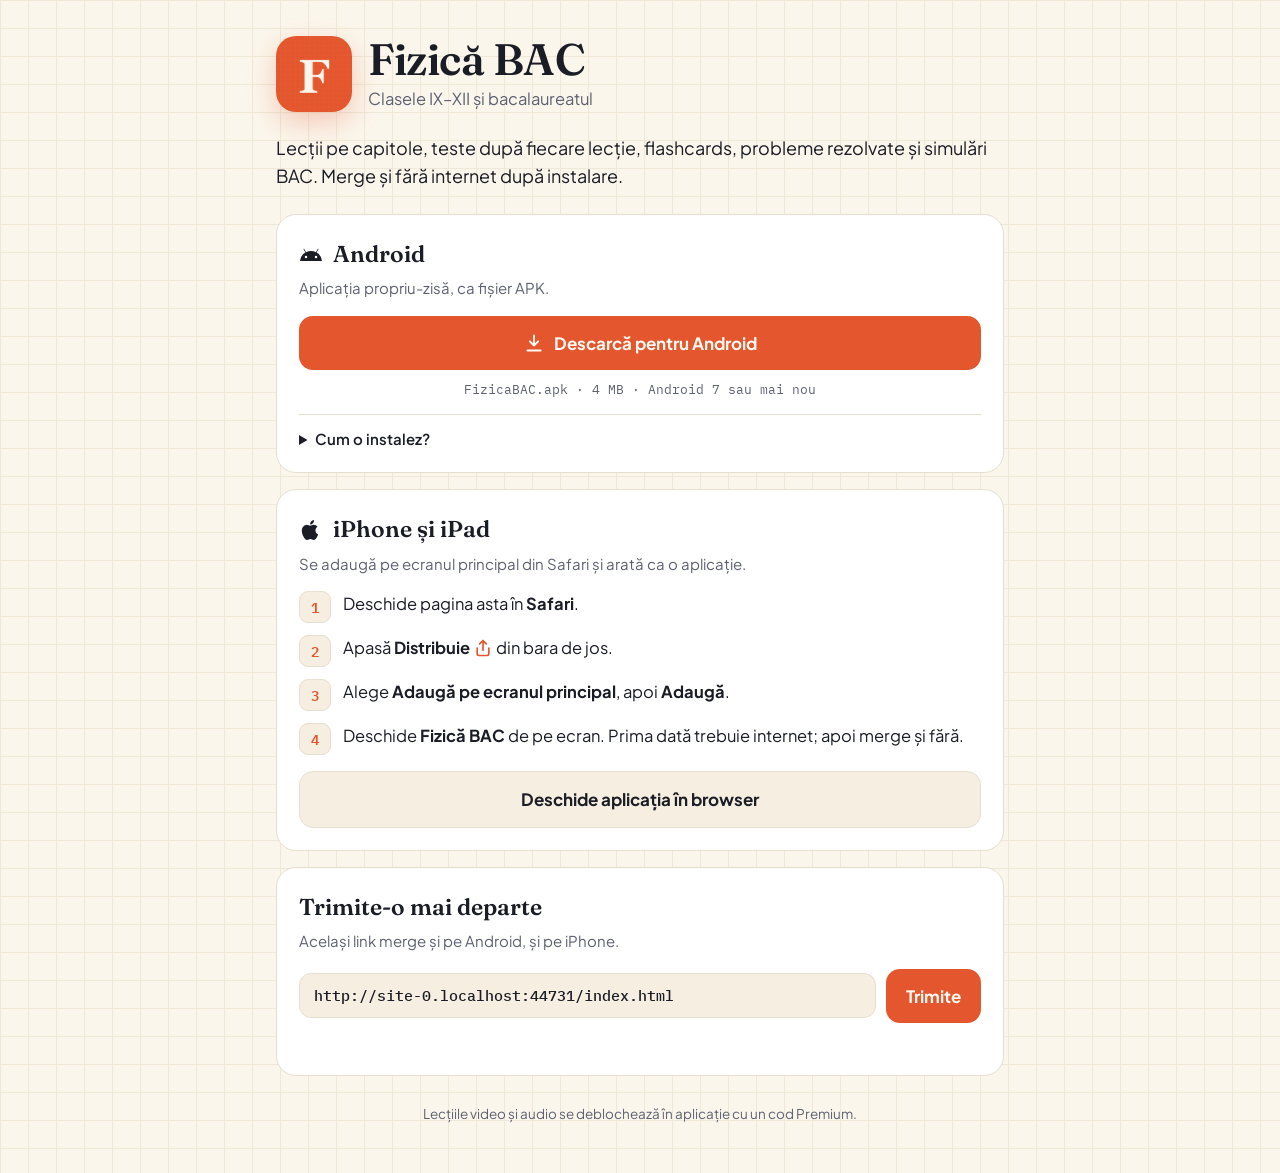
==== index.html @ 5fcd7a13 "Scoate codul de intrare; ramane doar codul Premium. APK 1.2 Co-Authored-By: Claude Opus 5.5 <noreply" ====
<!DOCTYPE html>
<html lang="ro">
<head>
<meta charset="utf-8">
<meta name="viewport" content="width=device-width, initial-scale=1, viewport-fit=cover">
<title>Fizică BAC — descarcă aplicația</title>
<meta name="description" content="Fizică pentru clasele IX–XII și pentru bacalaureat. Aplicație pentru Android și iPhone.">
<meta property="og:title" content="Fizică BAC">
<meta property="og:description" content="Lecții, teste și simulări BAC la fizică. Pentru Android și iPhone.">
<meta property="og:image" content="app/icons/icon-512.png">
<meta name="theme-color" content="#14151b">
<link rel="icon" type="image/png" href="app/icons/favicon-32.png">
<link rel="apple-touch-icon" href="app/icons/apple-touch-icon.png">
<link rel="stylesheet" href="app/fonts/fonts.css">
<style>
:root{
  --paper:#fbf6ec; --sheet:#ffffff; --ink:#1b1d26; --muted:#5d6170; --line:#e6dfcf; --grid:#efe8d8;
  --accent:#e4572e; --accent-ink:#fffaf2; --good:#1f8a5b; --soft:#f6efe1;
  --display:"Fraunces",Georgia,serif; --body:"Plus Jakarta Sans","Segoe UI",system-ui,sans-serif; --mono:"IBM Plex Mono",ui-monospace,monospace;
  color-scheme:light;
}
@media (prefers-color-scheme:dark){:root:not([data-theme="light"]){
  --paper:#14151b; --sheet:#1d1f28; --ink:#f1ede4; --muted:#a3a7b5; --line:#323645; --grid:#1b1d25;
  --accent:#ff7a52; --accent-ink:#14151b; --good:#4ed6a0; --soft:#262935; color-scheme:dark}}
:root[data-theme="dark"]{--paper:#14151b; --sheet:#1d1f28; --ink:#f1ede4; --muted:#a3a7b5; --line:#323645; --grid:#1b1d25;
  --accent:#ff7a52; --accent-ink:#14151b; --good:#4ed6a0; --soft:#262935; color-scheme:dark}
*{box-sizing:border-box}
html,body{margin:0}
body{background-color:var(--paper);background-image:linear-gradient(var(--grid) 1px,transparent 1px),linear-gradient(90deg,var(--grid) 1px,transparent 1px);background-size:28px 28px;color:var(--ink);font-family:var(--body);font-size:16.5px;line-height:1.55;min-height:100vh;-webkit-tap-highlight-color:transparent}
.wrap{max-width:760px;margin:0 auto;padding:calc(36px + env(safe-area-inset-top)) max(16px,env(safe-area-inset-right)) calc(48px + env(safe-area-inset-bottom)) max(16px,env(safe-area-inset-left))}
.head{display:flex;align-items:center;gap:16px;margin-bottom:22px}
.head img{width:76px;height:76px;border-radius:20px;box-shadow:0 10px 28px rgba(228,87,46,.28);flex:none}
h1{font-family:var(--display);font-weight:600;font-size:clamp(30px,7vw,44px);line-height:1.05;margin:0;letter-spacing:-.01em}
.sub{margin:4px 0 0;color:var(--muted)}
.lead{font-size:18px;margin:0 0 24px;max-width:60ch}
.card{background:var(--sheet);border:1px solid var(--line);border-radius:20px;padding:22px;margin-bottom:16px}
.card h2{font-family:var(--display);font-weight:600;font-size:23px;margin:0 0 4px;display:flex;align-items:center;gap:10px}
.card h2 svg{width:24px;height:24px;flex:none}
.card .hint{color:var(--muted);margin:0 0 16px;font-size:15px}
.card.mine{border:2px solid var(--accent);box-shadow:0 14px 40px rgba(228,87,46,.14)}
.tag{display:none;font-family:var(--body);font-size:12px;font-weight:700;letter-spacing:.05em;text-transform:uppercase;background:var(--accent);color:var(--accent-ink);border-radius:99px;padding:2px 9px}
.card.mine .tag{display:inline-block}
.btn{display:inline-flex;align-items:center;justify-content:center;gap:10px;font:inherit;font-weight:700;font-size:17px;text-decoration:none;border:0;border-radius:14px;padding:14px 20px;background:var(--accent);color:var(--accent-ink);cursor:pointer;width:100%}
.btn.ghost{background:var(--soft);color:var(--ink);border:1px solid var(--line)}
.btn svg{width:20px;height:20px}
.meta{font-family:var(--mono);font-size:13px;color:var(--muted);margin-top:10px;text-align:center}
ol{margin:0;padding-left:0;list-style:none;counter-reset:s;display:grid;gap:12px}
ol li{counter-increment:s;display:grid;grid-template-columns:34px 1fr;gap:10px;align-items:start}
ol li::before{content:counter(s);width:30px;height:30px;border-radius:9px;display:grid;place-items:center;background:var(--soft);border:1px solid var(--line);font-family:var(--mono);font-weight:600;font-size:14px;color:var(--accent)}
.ico{display:inline-block;vertical-align:-4px;width:20px;height:20px;color:var(--accent)}
details{margin-top:14px;border-top:1px solid var(--line);padding-top:12px;color:var(--muted);font-size:15px}
summary{cursor:pointer;font-weight:600;color:var(--ink)}
.row{display:grid;gap:10px;margin-top:16px}
.share{display:flex;gap:10px;flex-wrap:wrap;align-items:center}
.share input{flex:1;min-width:0;font:500 15px var(--mono);padding:12px 14px;border-radius:12px;border:1px solid var(--line);background:var(--soft);color:var(--ink)}
.share .btn{width:auto}
.toast{min-height:22px;font-size:14px;color:var(--good);margin-top:8px}
footer{color:var(--muted);font-size:13.5px;text-align:center;margin-top:28px}
:focus-visible{outline:2px solid var(--accent);outline-offset:2px}
</style>
</head>
<body>
<div class="wrap">
  <div class="head">
    <img src="app/icons/icon-192.png" alt="">
    <div>
      <h1>Fizică BAC</h1>
      <p class="sub">Clasele IX–XII și bacalaureatul</p>
    </div>
  </div>
  <p class="lead">Lecții pe capitole, teste după fiecare lecție, flashcards, probleme rezolvate și simulări BAC. Merge și fără internet după instalare.</p>

  <section class="card" id="android">
    <h2><svg viewBox="0 0 24 24" fill="currentColor" aria-hidden="true"><path d="M17.6 9.48l1.84-3.18a.38.38 0 0 0-.66-.38l-1.86 3.22A11.4 11.4 0 0 0 12 8.1c-1.77 0-3.43.38-4.92 1.04L5.22 5.92a.38.38 0 0 0-.66.38L6.4 9.48A10.8 10.8 0 0 0 1 18h22a10.8 10.8 0 0 0-5.4-8.52zM7 15.25a1.25 1.25 0 1 1 0-2.5 1.25 1.25 0 0 1 0 2.5zm10 0a1.25 1.25 0 1 1 0-2.5 1.25 1.25 0 0 1 0 2.5z"/></svg>Android <span class="tag">telefonul tău</span></h2>
    <p class="hint">Aplicația propriu-zisă, ca fișier APK.</p>
    <a class="btn" href="FizicaBAC.apk" download="FizicaBAC.apk"><svg viewBox="0 0 24 24" fill="none" stroke="currentColor" stroke-width="2.2" stroke-linecap="round" stroke-linejoin="round" aria-hidden="true"><path d="M12 3v12m0 0l-5-5m5 5l5-5M4 21h16"/></svg>Descarcă pentru Android</a>
    <div class="meta">FizicaBAC.apk · 4 MB · Android 7 sau mai nou</div>
    <details>
      <summary>Cum o instalez?</summary>
      <ol style="margin-top:12px">
        <li><span>Apasă butonul de mai sus și deschide fișierul descărcat.</span></li>
        <li><span>Dacă telefonul cere voie, apasă <b>Setări</b> și pornește <b>Permite din această sursă</b>, apoi revino.</span></li>
        <li><span>Apasă <b>Instalează</b>. Dacă apare Play Protect, alege <b>Detalii</b> → <b>Instalează oricum</b> (aplicația nu e din Magazin Play, de aceea întreabă).</span></li>
      </ol>
    </details>
  </section>

  <section class="card" id="iphone">
    <h2><svg viewBox="0 0 24 24" fill="currentColor" aria-hidden="true"><path d="M16.4 12.6c0-2.5 2-3.7 2.1-3.8a4.6 4.6 0 0 0-3.6-2c-1.5-.2-3 .9-3.8.9-.8 0-2-.9-3.3-.9a4.9 4.9 0 0 0-4.1 2.5c-1.8 3-.5 7.6 1.3 10.1.8 1.2 1.8 2.6 3.1 2.5 1.3 0 1.7-.8 3.3-.8 1.5 0 2 .8 3.3.8 1.4 0 2.2-1.2 3-2.5a10 10 0 0 0 1.4-2.8 4.3 4.3 0 0 1-2.7-4zM14 5.2A4.3 4.3 0 0 0 15 2a4.4 4.4 0 0 0-2.9 1.5 4.1 4.1 0 0 0-1 3.1A3.6 3.6 0 0 0 14 5.2z"/></svg>iPhone și iPad <span class="tag">telefonul tău</span></h2>
    <p class="hint">Se adaugă pe ecranul principal din Safari și arată ca o aplicație.</p>
    <ol>
      <li><span>Deschide pagina asta în <b>Safari</b>.</span></li>
      <li><span>Apasă <b>Distribuie</b> <svg class="ico" viewBox="0 0 24 24" fill="none" stroke="currentColor" stroke-width="2" stroke-linecap="round" stroke-linejoin="round" aria-label="pictograma Distribuie"><path d="M12 3v12M8 7l4-4 4 4M5 12v7a2 2 0 0 0 2 2h10a2 2 0 0 0 2-2v-7"/></svg> din bara de jos.</span></li>
      <li><span>Alege <b>Adaugă pe ecranul principal</b>, apoi <b>Adaugă</b>.</span></li>
      <li><span>Deschide <b>Fizică BAC</b> de pe ecran. Prima dată trebuie internet; apoi merge și fără.</span></li>
    </ol>
    <div class="row"><a class="btn ghost" href="app/">Deschide aplicația în browser</a></div>
  </section>

  <section class="card">
    <h2>Trimite-o mai departe</h2>
    <p class="hint">Același link merge și pe Android, și pe iPhone.</p>
    <div class="share">
      <input id="link" readonly aria-label="Linkul paginii">
      <button class="btn" type="button" id="sharebtn">Trimite</button>
    </div>
    <div class="toast" id="toast" aria-live="polite"></div>
  </section>

  <footer>Lecțiile video și audio se deblochează în aplicație cu un cod Premium.</footer>
</div>
<script>
(function(){
  var ua = navigator.userAgent || '';
  var ios = /iPhone|iPad|iPod/.test(ua) || (navigator.platform === 'MacIntel' && navigator.maxTouchPoints > 1);
  var android = /Android/.test(ua);
  var mine = ios ? 'iphone' : (android ? 'android' : null);
  if (mine) {
    var el = document.getElementById(mine);
    el.classList.add('mine');
    el.parentNode.insertBefore(el, el.parentNode.querySelector('.card'));
  }
  var url = location.href.split('#')[0].split('?')[0];
  var link = document.getElementById('link'), toast = document.getElementById('toast');
  link.value = url;
  document.getElementById('sharebtn').addEventListener('click', function(){
    if (navigator.share) {
      navigator.share({ title: 'Fizică BAC', text: 'Aplicația de fizică pentru BAC (Android și iPhone):', url: url }).catch(function(){});
      return;
    }
    link.select();
    (navigator.clipboard ? navigator.clipboard.writeText(url) : Promise.reject())
      .then(function(){ toast.textContent = 'Link copiat.'; })
      .catch(function(){ try { document.execCommand('copy'); toast.textContent = 'Link copiat.'; } catch(e){ toast.textContent = 'Copiază linkul de mai sus.'; } });
  });
})();
</script>
</body>
</html>
---- app/fonts/fonts.css ----
/* latin-ext */
@font-face {
  font-family: 'Fraunces';
  font-style: italic;
  font-weight: 400;
  font-display: swap;
  src: url(f1.woff2) format('woff2');
  unicode-range: U+0100-02BA, U+02BD-02C5, U+02C7-02CC, U+02CE-02D7, U+02DD-02FF, U+0304, U+0308, U+0329, U+1D00-1DBF, U+1E00-1E9F, U+1EF2-1EFF, U+2020, U+20A0-20AB, U+20AD-20C4, U+2113, U+2C60-2C7F, U+A720-A7FF;
}
/* latin */
@font-face {
  font-family: 'Fraunces';
  font-style: italic;
  font-weight: 400;
  font-display: swap;
  src: url(f2.woff2) format('woff2');
  unicode-range: U+0000-00FF, U+0131, U+0152-0153, U+02BB-02BC, U+02C6, U+02DA, U+02DC, U+0304, U+0308, U+0329, U+2000-206F, U+20AC, U+2122, U+2191, U+2193, U+2212, U+2215, U+FEFF, U+FFFD;
}
/* latin-ext */
@font-face {
  font-family: 'Fraunces';
  font-style: normal;
  font-weight: 400;
  font-display: swap;
  src: url(f3.woff2) format('woff2');
  unicode-range: U+0100-02BA, U+02BD-02C5, U+02C7-02CC, U+02CE-02D7, U+02DD-02FF, U+0304, U+0308, U+0329, U+1D00-1DBF, U+1E00-1E9F, U+1EF2-1EFF, U+2020, U+20A0-20AB, U+20AD-20C4, U+2113, U+2C60-2C7F, U+A720-A7FF;
}
/* latin */
@font-face {
  font-family: 'Fraunces';
  font-style: normal;
  font-weight: 400;
  font-display: swap;
  src: url(f4.woff2) format('woff2');
  unicode-range: U+0000-00FF, U+0131, U+0152-0153, U+02BB-02BC, U+02C6, U+02DA, U+02DC, U+0304, U+0308, U+0329, U+2000-206F, U+20AC, U+2122, U+2191, U+2193, U+2212, U+2215, U+FEFF, U+FFFD;
}
/* latin-ext */
@font-face {
  font-family: 'Fraunces';
  font-style: normal;
  font-weight: 600;
  font-display: swap;
  src: url(f3.woff2) format('woff2');
  unicode-range: U+0100-02BA, U+02BD-02C5, U+02C7-02CC, U+02CE-02D7, U+02DD-02FF, U+0304, U+0308, U+0329, U+1D00-1DBF, U+1E00-1E9F, U+1EF2-1EFF, U+2020, U+20A0-20AB, U+20AD-20C4, U+2113, U+2C60-2C7F, U+A720-A7FF;
}
/* latin */
@font-face {
  font-family: 'Fraunces';
  font-style: normal;
  font-weight: 600;
  font-display: swap;
  src: url(f4.woff2) format('woff2');
  unicode-range: U+0000-00FF, U+0131, U+0152-0153, U+02BB-02BC, U+02C6, U+02DA, U+02DC, U+0304, U+0308, U+0329, U+2000-206F, U+20AC, U+2122, U+2191, U+2193, U+2212, U+2215, U+FEFF, U+FFFD;
}
/* latin-ext */
@font-face {
  font-family: 'IBM Plex Mono';
  font-style: normal;
  font-weight: 400;
  font-display: swap;
  src: url(f5.woff2) format('woff2');
  unicode-range: U+0100-02BA, U+02BD-02C5, U+02C7-02CC, U+02CE-02D7, U+02DD-02FF, U+0304, U+0308, U+0329, U+1D00-1DBF, U+1E00-1E9F, U+1EF2-1EFF, U+2020, U+20A0-20AB, U+20AD-20C4, U+2113, U+2C60-2C7F, U+A720-A7FF;
}
/* latin */
@font-face {
  font-family: 'IBM Plex Mono';
  font-style: normal;
  font-weight: 400;
  font-display: swap;
  src: url(f6.woff2) format('woff2');
  unicode-range: U+0000-00FF, U+0131, U+0152-0153, U+02BB-02BC, U+02C6, U+02DA, U+02DC, U+0304, U+0308, U+0329, U+2000-206F, U+20AC, U+2122, U+2191, U+2193, U+2212, U+2215, U+FEFF, U+FFFD;
}
/* latin-ext */
@font-face {
  font-family: 'IBM Plex Mono';
  font-style: normal;
  font-weight: 500;
  font-display: swap;
  src: url(f7.woff2) format('woff2');
  unicode-range: U+0100-02BA, U+02BD-02C5, U+02C7-02CC, U+02CE-02D7, U+02DD-02FF, U+0304, U+0308, U+0329, U+1D00-1DBF, U+1E00-1E9F, U+1EF2-1EFF, U+2020, U+20A0-20AB, U+20AD-20C4, U+2113, U+2C60-2C7F, U+A720-A7FF;
}
/* latin */
@font-face {
  font-family: 'IBM Plex Mono';
  font-style: normal;
  font-weight: 500;
  font-display: swap;
  src: url(f8.woff2) format('woff2');
  unicode-range: U+0000-00FF, U+0131, U+0152-0153, U+02BB-02BC, U+02C6, U+02DA, U+02DC, U+0304, U+0308, U+0329, U+2000-206F, U+20AC, U+2122, U+2191, U+2193, U+2212, U+2215, U+FEFF, U+FFFD;
}
/* latin-ext */
@font-face {
  font-family: 'IBM Plex Mono';
  font-style: normal;
  font-weight: 600;
  font-display: swap;
  src: url(f9.woff2) format('woff2');
  unicode-range: U+0100-02BA, U+02BD-02C5, U+02C7-02CC, U+02CE-02D7, U+02DD-02FF, U+0304, U+0308, U+0329, U+1D00-1DBF, U+1E00-1E9F, U+1EF2-1EFF, U+2020, U+20A0-20AB, U+20AD-20C4, U+2113, U+2C60-2C7F, U+A720-A7FF;
}
/* latin */
@font-face {
  font-family: 'IBM Plex Mono';
  font-style: normal;
  font-weight: 600;
  font-display: swap;
  src: url(f10.woff2) format('woff2');
  unicode-range: U+0000-00FF, U+0131, U+0152-0153, U+02BB-02BC, U+02C6, U+02DA, U+02DC, U+0304, U+0308, U+0329, U+2000-206F, U+20AC, U+2122, U+2191, U+2193, U+2212, U+2215, U+FEFF, U+FFFD;
}
/* latin-ext */
@font-face {
  font-family: 'Plus Jakarta Sans';
  font-style: normal;
  font-weight: 400;
  font-display: swap;
  src: url(f11.woff2) format('woff2');
  unicode-range: U+0100-02BA, U+02BD-02C5, U+02C7-02CC, U+02CE-02D7, U+02DD-02FF, U+0304, U+0308, U+0329, U+1D00-1DBF, U+1E00-1E9F, U+1EF2-1EFF, U+2020, U+20A0-20AB, U+20AD-20C4, U+2113, U+2C60-2C7F, U+A720-A7FF;
}
/* latin */
@font-face {
  font-family: 'Plus Jakarta Sans';
  font-style: normal;
  font-weight: 400;
  font-display: swap;
  src: url(f12.woff2) format('woff2');
  unicode-range: U+0000-00FF, U+0131, U+0152-0153, U+02BB-02BC, U+02C6, U+02DA, U+02DC, U+0304, U+0308, U+0329, U+2000-206F, U+20AC, U+2122, U+2191, U+2193, U+2212, U+2215, U+FEFF, U+FFFD;
}
/* latin-ext */
@font-face {
  font-family: 'Plus Jakarta Sans';
  font-style: normal;
  font-weight: 600;
  font-display: swap;
  src: url(f11.woff2) format('woff2');
  unicode-range: U+0100-02BA, U+02BD-02C5, U+02C7-02CC, U+02CE-02D7, U+02DD-02FF, U+0304, U+0308, U+0329, U+1D00-1DBF, U+1E00-1E9F, U+1EF2-1EFF, U+2020, U+20A0-20AB, U+20AD-20C4, U+2113, U+2C60-2C7F, U+A720-A7FF;
}
/* latin */
@font-face {
  font-family: 'Plus Jakarta Sans';
  font-style: normal;
  font-weight: 600;
  font-display: swap;
  src: url(f12.woff2) format('woff2');
  unicode-range: U+0000-00FF, U+0131, U+0152-0153, U+02BB-02BC, U+02C6, U+02DA, U+02DC, U+0304, U+0308, U+0329, U+2000-206F, U+20AC, U+2122, U+2191, U+2193, U+2212, U+2215, U+FEFF, U+FFFD;
}
/* latin-ext */
@font-face {
  font-family: 'Plus Jakarta Sans';
  font-style: normal;
  font-weight: 700;
  font-display: swap;
  src: url(f11.woff2) format('woff2');
  unicode-range: U+0100-02BA, U+02BD-02C5, U+02C7-02CC, U+02CE-02D7, U+02DD-02FF, U+0304, U+0308, U+0329, U+1D00-1DBF, U+1E00-1E9F, U+1EF2-1EFF, U+2020, U+20A0-20AB, U+20AD-20C4, U+2113, U+2C60-2C7F, U+A720-A7FF;
}
/* latin */
@font-face {
  font-family: 'Plus Jakarta Sans';
  font-style: normal;
  font-weight: 700;
  font-display: swap;
  src: url(f12.woff2) format('woff2');
  unicode-range: U+0000-00FF, U+0131, U+0152-0153, U+02BB-02BC, U+02C6, U+02DA, U+02DC, U+0304, U+0308, U+0329, U+2000-206F, U+20AC, U+2122, U+2191, U+2193, U+2212, U+2215, U+FEFF, U+FFFD;
}
/* latin-ext */
@font-face {
  font-family: 'Plus Jakarta Sans';
  font-style: normal;
  font-weight: 800;
  font-display: swap;
  src: url(f11.woff2) format('woff2');
  unicode-range: U+0100-02BA, U+02BD-02C5, U+02C7-02CC, U+02CE-02D7, U+02DD-02FF, U+0304, U+0308, U+0329, U+1D00-1DBF, U+1E00-1E9F, U+1EF2-1EFF, U+2020, U+20A0-20AB, U+20AD-20C4, U+2113, U+2C60-2C7F, U+A720-A7FF;
}
/* latin */
@font-face {
  font-family: 'Plus Jakarta Sans';
  font-style: normal;
  font-weight: 800;
  font-display: swap;
  src: url(f12.woff2) format('woff2');
  unicode-range: U+0000-00FF, U+0131, U+0152-0153, U+02BB-02BC, U+02C6, U+02DA, U+02DC, U+0304, U+0308, U+0329, U+2000-206F, U+20AC, U+2122, U+2191, U+2193, U+2212, U+2215, U+FEFF, U+FFFD;
}
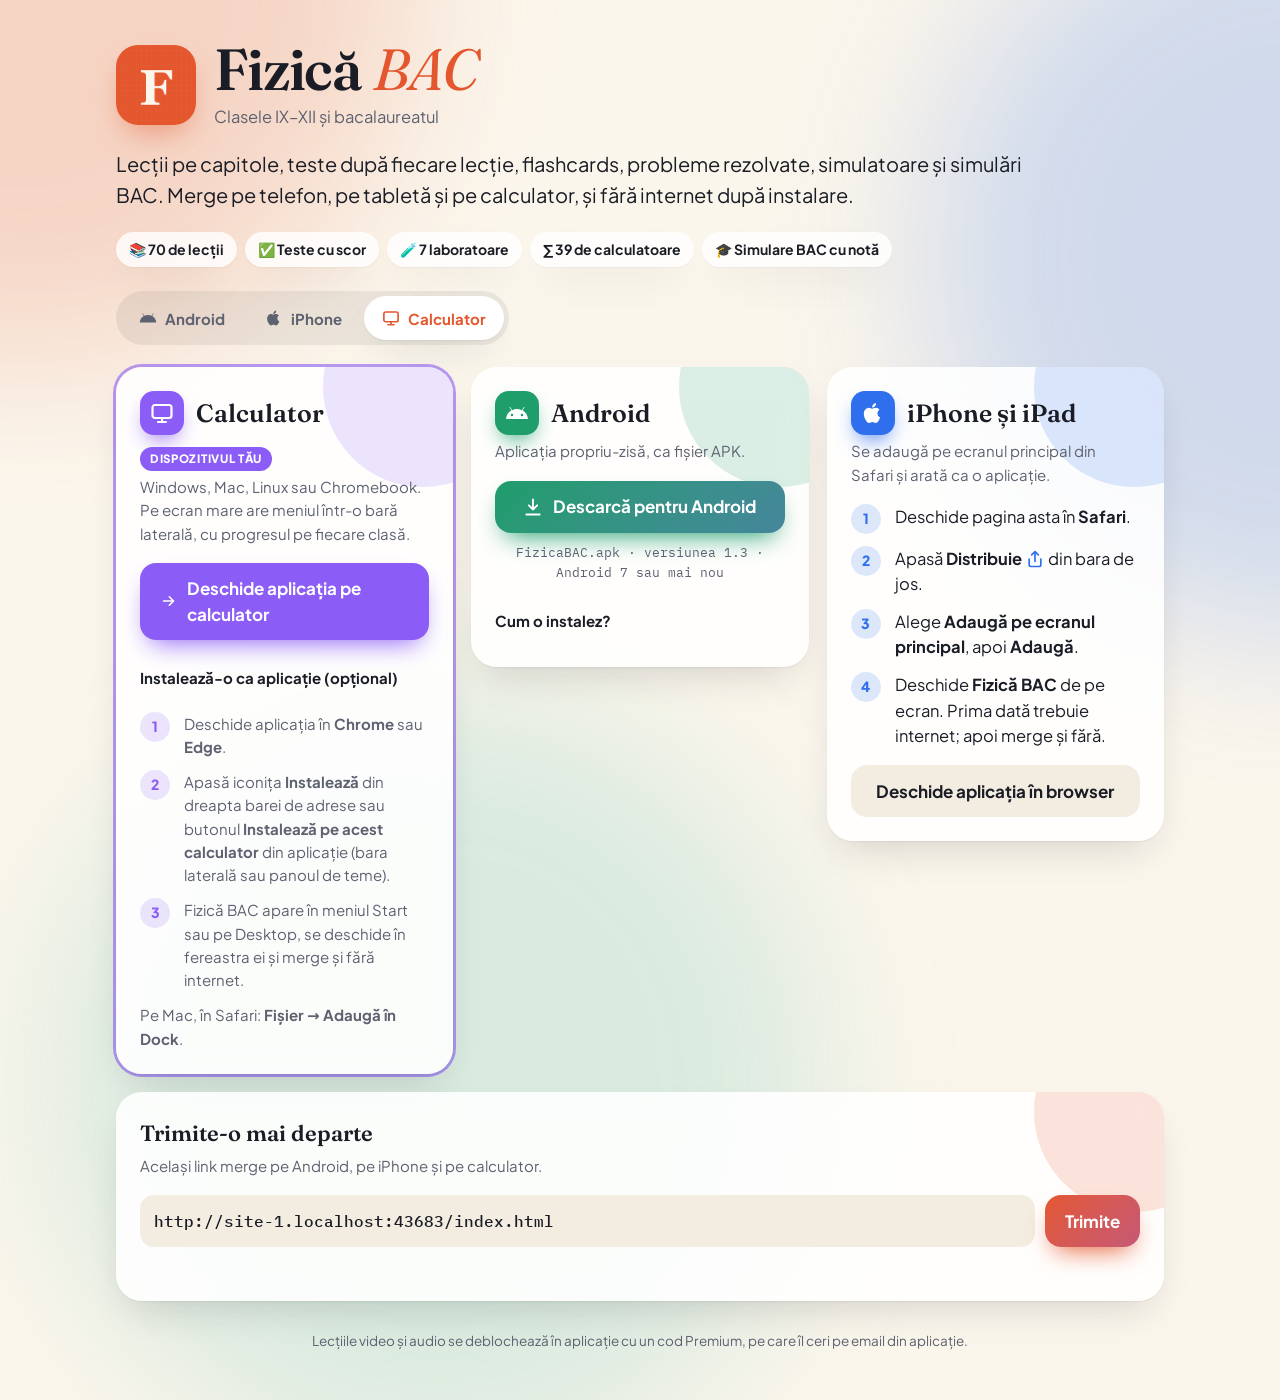
==== commit d84cf054: "Fizica BAC 1.3: reparatii, design nou fara linii, mod desktop - Calculatoare: validare pentru valori" ====
--- a/index.html
+++ b/index.html
@@ -4,9 +4,9 @@
 <meta charset="utf-8">
 <meta name="viewport" content="width=device-width, initial-scale=1, viewport-fit=cover">
 <title>Fizică BAC — descarcă aplicația</title>
-<meta name="description" content="Fizică pentru clasele IX–XII și pentru bacalaureat. Aplicație pentru Android și iPhone.">
+<meta name="description" content="Fizică pentru clasele IX–XII și pentru bacalaureat. Aplicație pentru Android, iPhone și calculator.">
 <meta property="og:title" content="Fizică BAC">
-<meta property="og:description" content="Lecții, teste și simulări BAC la fizică. Pentru Android și iPhone.">
+<meta property="og:description" content="Lecții, teste și simulări BAC la fizică. Pentru Android, iPhone și calculator.">
 <meta property="og:image" content="app/icons/icon-512.png">
 <meta name="theme-color" content="#14151b">
 <link rel="icon" type="image/png" href="app/icons/favicon-32.png">
@@ -14,79 +14,113 @@
 <link rel="stylesheet" href="app/fonts/fonts.css">
 <style>
 :root{
-  --paper:#fbf6ec; --sheet:#ffffff; --ink:#1b1d26; --muted:#5d6170; --line:#e6dfcf; --grid:#efe8d8;
-  --accent:#e4572e; --accent-ink:#fffaf2; --good:#1f8a5b; --soft:#f6efe1;
+  --paper:#fbf6ec; --sheet:#ffffff; --ink:#1b1d26; --muted:#5d6170; --soft:#f3ece0;
+  --accent:#e4572e; --accent2:#8b5cf6; --blue:#2f6fed; --teal:#12a594; --good:#1f8a5b;
   --display:"Fraunces",Georgia,serif; --body:"Plus Jakarta Sans","Segoe UI",system-ui,sans-serif; --mono:"IBM Plex Mono",ui-monospace,monospace;
+  --shadow:0 1px 2px rgba(27,29,38,.05),0 18px 40px -14px rgba(27,29,38,.18);
   color-scheme:light;
 }
-@media (prefers-color-scheme:dark){:root:not([data-theme="light"]){
-  --paper:#14151b; --sheet:#1d1f28; --ink:#f1ede4; --muted:#a3a7b5; --line:#323645; --grid:#1b1d25;
-  --accent:#ff7a52; --accent-ink:#14151b; --good:#4ed6a0; --soft:#262935; color-scheme:dark}}
-:root[data-theme="dark"]{--paper:#14151b; --sheet:#1d1f28; --ink:#f1ede4; --muted:#a3a7b5; --line:#323645; --grid:#1b1d25;
-  --accent:#ff7a52; --accent-ink:#14151b; --good:#4ed6a0; --soft:#262935; color-scheme:dark}
+@media (prefers-color-scheme:dark){:root{
+  --paper:#14151b; --sheet:#1d1f28; --ink:#f1ede4; --muted:#a3a7b5; --soft:#262935;
+  --accent:#ff7a52; --accent2:#b79bff; --blue:#7aa7ff; --teal:#4fd1c1; --good:#4ed6a0;
+  --shadow:0 1px 2px rgba(0,0,0,.3),0 18px 40px -14px rgba(0,0,0,.6); color-scheme:dark}}
 *{box-sizing:border-box}
-html,body{margin:0}
-body{background-color:var(--paper);background-image:linear-gradient(var(--grid) 1px,transparent 1px),linear-gradient(90deg,var(--grid) 1px,transparent 1px);background-size:28px 28px;color:var(--ink);font-family:var(--body);font-size:16.5px;line-height:1.55;min-height:100vh;-webkit-tap-highlight-color:transparent}
-.wrap{max-width:760px;margin:0 auto;padding:calc(36px + env(safe-area-inset-top)) max(16px,env(safe-area-inset-right)) calc(48px + env(safe-area-inset-bottom)) max(16px,env(safe-area-inset-left))}
-.head{display:flex;align-items:center;gap:16px;margin-bottom:22px}
-.head img{width:76px;height:76px;border-radius:20px;box-shadow:0 10px 28px rgba(228,87,46,.28);flex:none}
-h1{font-family:var(--display);font-weight:600;font-size:clamp(30px,7vw,44px);line-height:1.05;margin:0;letter-spacing:-.01em}
-.sub{margin:4px 0 0;color:var(--muted)}
-.lead{font-size:18px;margin:0 0 24px;max-width:60ch}
-.card{background:var(--sheet);border:1px solid var(--line);border-radius:20px;padding:22px;margin-bottom:16px}
-.card h2{font-family:var(--display);font-weight:600;font-size:23px;margin:0 0 4px;display:flex;align-items:center;gap:10px}
-.card h2 svg{width:24px;height:24px;flex:none}
-.card .hint{color:var(--muted);margin:0 0 16px;font-size:15px}
-.card.mine{border:2px solid var(--accent);box-shadow:0 14px 40px rgba(228,87,46,.14)}
-.tag{display:none;font-family:var(--body);font-size:12px;font-weight:700;letter-spacing:.05em;text-transform:uppercase;background:var(--accent);color:var(--accent-ink);border-radius:99px;padding:2px 9px}
+html,body{margin:0;overflow-x:hidden}
+body{background:var(--paper);color:var(--ink);font-family:var(--body);font-size:16.5px;line-height:1.55;min-height:100vh;-webkit-tap-highlight-color:transparent;isolation:isolate}
+.aura{position:fixed;inset:-20vmax;z-index:-1;pointer-events:none}
+.aura i{position:absolute;width:60vmax;height:60vmax;border-radius:50%;filter:blur(80px);opacity:.2}
+.aura i:nth-child(1){left:-8vmax;top:-12vmax;background:var(--accent);animation:a1 24s ease-in-out infinite alternate}
+.aura i:nth-child(2){right:-12vmax;top:10vmax;background:var(--blue);animation:a2 30s ease-in-out infinite alternate}
+.aura i:nth-child(3){left:24vmax;bottom:-24vmax;background:var(--teal);opacity:.14;animation:a1 36s ease-in-out infinite alternate-reverse}
+@keyframes a1{to{transform:translate(16vmax,12vmax) scale(1.1)}}
+@keyframes a2{to{transform:translate(-14vmax,16vmax) scale(.92)}}
+.wrap{max-width:1080px;margin:0 auto;padding:calc(40px + env(safe-area-inset-top)) max(16px,env(safe-area-inset-right)) calc(48px + env(safe-area-inset-bottom)) max(16px,env(safe-area-inset-left))}
+.head{display:flex;align-items:center;gap:18px;margin-bottom:18px}
+.head img{width:80px;height:80px;border-radius:22px;box-shadow:0 14px 30px -8px rgba(228,87,46,.5);flex:none}
+h1{font-family:var(--display);font-weight:600;font-size:clamp(34px,7vw,58px);line-height:1;margin:0;letter-spacing:-.02em}
+h1 em{font-style:italic;font-weight:400;color:var(--accent)}
+.sub{margin:6px 0 0;color:var(--muted)}
+.lead{font-size:clamp(17px,2.2vw,20px);margin:0 0 22px;max-width:62ch}
+.pick{display:inline-flex;gap:4px;padding:5px;border-radius:999px;background:color-mix(in srgb,var(--ink) 7%,transparent);margin:0 0 22px;flex-wrap:wrap}
+.pick button{font:inherit;font-weight:700;font-size:15px;min-height:44px;padding:0 18px;border:0;border-radius:999px;background:none;color:var(--muted);cursor:pointer;display:inline-flex;align-items:center;gap:8px;transition:background .2s,color .2s,box-shadow .2s}
+.pick button svg{width:18px;height:18px}
+.pick button[aria-selected="true"]{background:var(--sheet);color:var(--accent);box-shadow:var(--shadow)}
+.grid{display:grid;grid-template-columns:repeat(3,minmax(0,1fr));gap:18px;align-items:start}
+@media (max-width:980px){.grid{grid-template-columns:1fr}}
+.card{background:color-mix(in srgb,var(--sheet) 88%,transparent);backdrop-filter:blur(12px);-webkit-backdrop-filter:blur(12px);border-radius:26px;padding:24px;box-shadow:var(--shadow);position:relative;overflow:hidden;transition:transform .25s cubic-bezier(.2,.8,.2,1),box-shadow .25s}
+.card::before{content:"";position:absolute;width:200px;height:200px;right:-70px;top:-80px;border-radius:50%;background:var(--k);opacity:.16}
+.card>*{position:relative}
+.card:hover{transform:translateY(-4px)}
+.card h2{font-family:var(--display);font-weight:600;font-size:25px;margin:0 0 4px;display:flex;align-items:center;gap:12px;flex-wrap:wrap}
+.card h2 .ic{width:44px;height:44px;border-radius:14px;display:grid;place-items:center;background:var(--k);color:#fff;flex:none;box-shadow:0 10px 22px -8px var(--k)}
+.card h2 svg{width:24px;height:24px}
+.card .hint{color:var(--muted);margin:0 0 18px;font-size:15px}
+.card.mine{box-shadow:var(--shadow),0 0 0 3px color-mix(in srgb,var(--k) 60%,transparent)}
+.tag{display:none;font-family:var(--body);font-size:11.5px;font-weight:800;letter-spacing:.06em;text-transform:uppercase;background:var(--k);color:#fff;border-radius:99px;padding:3px 10px}
 .card.mine .tag{display:inline-block}
-.btn{display:inline-flex;align-items:center;justify-content:center;gap:10px;font:inherit;font-weight:700;font-size:17px;text-decoration:none;border:0;border-radius:14px;padding:14px 20px;background:var(--accent);color:var(--accent-ink);cursor:pointer;width:100%}
-.btn.ghost{background:var(--soft);color:var(--ink);border:1px solid var(--line)}
+.btn{display:inline-flex;align-items:center;justify-content:center;gap:10px;font:inherit;font-weight:700;font-size:17px;text-decoration:none;border:0;border-radius:16px;min-height:52px;padding:12px 20px;background:linear-gradient(135deg,var(--k),color-mix(in srgb,var(--k) 65%,var(--accent2)));color:#fff;cursor:pointer;width:100%;box-shadow:0 12px 26px -10px var(--k);transition:transform .16s,box-shadow .16s}
+.btn:hover{transform:translateY(-2px)}
+.btn:active{transform:scale(.97)}
+.btn.ghost{background:var(--soft);color:var(--ink);box-shadow:none}
 .btn svg{width:20px;height:20px}
 .meta{font-family:var(--mono);font-size:13px;color:var(--muted);margin-top:10px;text-align:center}
 ol{margin:0;padding-left:0;list-style:none;counter-reset:s;display:grid;gap:12px}
 ol li{counter-increment:s;display:grid;grid-template-columns:34px 1fr;gap:10px;align-items:start}
-ol li::before{content:counter(s);width:30px;height:30px;border-radius:9px;display:grid;place-items:center;background:var(--soft);border:1px solid var(--line);font-family:var(--mono);font-weight:600;font-size:14px;color:var(--accent)}
-.ico{display:inline-block;vertical-align:-4px;width:20px;height:20px;color:var(--accent)}
-details{margin-top:14px;border-top:1px solid var(--line);padding-top:12px;color:var(--muted);font-size:15px}
-summary{cursor:pointer;font-weight:600;color:var(--ink)}
+ol li::before{content:counter(s);width:30px;height:30px;border-radius:50%;display:grid;place-items:center;background:color-mix(in srgb,var(--k) 16%,transparent);font-weight:800;font-size:14px;color:var(--k)}
+.ico{display:inline-block;vertical-align:-4px;width:20px;height:20px;color:var(--k)}
+details{margin-top:16px;color:var(--muted);font-size:15px}
+summary{cursor:pointer;font-weight:700;color:var(--ink);min-height:44px;display:flex;align-items:center}
 .row{display:grid;gap:10px;margin-top:16px}
+.share-card{margin-top:18px;--k:var(--accent)}
 .share{display:flex;gap:10px;flex-wrap:wrap;align-items:center}
-.share input{flex:1;min-width:0;font:500 15px var(--mono);padding:12px 14px;border-radius:12px;border:1px solid var(--line);background:var(--soft);color:var(--ink)}
+.share input{flex:1;min-width:0;font:500 16px var(--mono);min-height:52px;padding:0 14px;border-radius:14px;border:0;background:var(--soft);color:var(--ink)}
 .share .btn{width:auto}
 .toast{min-height:22px;font-size:14px;color:var(--good);margin-top:8px}
-footer{color:var(--muted);font-size:13.5px;text-align:center;margin-top:28px}
-:focus-visible{outline:2px solid var(--accent);outline-offset:2px}
+.feats{display:flex;flex-wrap:wrap;gap:8px;margin:0 0 24px}
+.feats span{font-size:14px;font-weight:700;padding:7px 13px;border-radius:999px;background:color-mix(in srgb,var(--sheet) 80%,transparent);box-shadow:var(--shadow)}
+footer{color:var(--muted);font-size:13.5px;text-align:center;margin-top:30px}
+:focus-visible{outline:3px solid color-mix(in srgb,var(--accent) 60%,transparent);outline-offset:3px;border-radius:12px}
+@media (prefers-reduced-motion:reduce){.aura i{animation:none}.card,.btn{transition:none}}
+@media (max-width:820px),(hover:none){.aura i{animation:none}}
 </style>
 </head>
 <body>
+<div class="aura" aria-hidden="true"><i></i><i></i><i></i></div>
 <div class="wrap">
   <div class="head">
     <img src="app/icons/icon-192.png" alt="">
     <div>
-      <h1>Fizică BAC</h1>
+      <h1>Fizică <em>BAC</em></h1>
       <p class="sub">Clasele IX–XII și bacalaureatul</p>
     </div>
   </div>
-  <p class="lead">Lecții pe capitole, teste după fiecare lecție, flashcards, probleme rezolvate și simulări BAC. Merge și fără internet după instalare.</p>
+  <p class="lead">Lecții pe capitole, teste după fiecare lecție, flashcards, probleme rezolvate, simulatoare și simulări BAC. Merge pe telefon, pe tabletă și pe calculator, și fără internet după instalare.</p>
+  <div class="feats"><span>📚 70 de lecții</span><span>✅ Teste cu scor</span><span>🧪 7 laboratoare</span><span>∑ 39 de calculatoare</span><span>🎓 Simulare BAC cu notă</span></div>
 
-  <section class="card" id="android">
-    <h2><svg viewBox="0 0 24 24" fill="currentColor" aria-hidden="true"><path d="M17.6 9.48l1.84-3.18a.38.38 0 0 0-.66-.38l-1.86 3.22A11.4 11.4 0 0 0 12 8.1c-1.77 0-3.43.38-4.92 1.04L5.22 5.92a.38.38 0 0 0-.66.38L6.4 9.48A10.8 10.8 0 0 0 1 18h22a10.8 10.8 0 0 0-5.4-8.52zM7 15.25a1.25 1.25 0 1 1 0-2.5 1.25 1.25 0 0 1 0 2.5zm10 0a1.25 1.25 0 1 1 0-2.5 1.25 1.25 0 0 1 0 2.5z"/></svg>Android <span class="tag">telefonul tău</span></h2>
+  <div class="pick" role="tablist" aria-label="Alege dispozitivul">
+    <button role="tab" type="button" data-p="android" aria-selected="false" aria-controls="android"><svg viewBox="0 0 24 24" fill="currentColor" aria-hidden="true"><path d="M17.6 9.48l1.84-3.18a.38.38 0 0 0-.66-.38l-1.86 3.22A11.4 11.4 0 0 0 12 8.1c-1.77 0-3.43.38-4.92 1.04L5.22 5.92a.38.38 0 0 0-.66.38L6.4 9.48A10.8 10.8 0 0 0 1 18h22a10.8 10.8 0 0 0-5.4-8.52z"/></svg>Android</button>
+    <button role="tab" type="button" data-p="iphone" aria-selected="false" aria-controls="iphone"><svg viewBox="0 0 24 24" fill="currentColor" aria-hidden="true"><path d="M16.4 12.6c0-2.5 2-3.7 2.1-3.8a4.6 4.6 0 0 0-3.6-2c-1.5-.2-3 .9-3.8.9-.8 0-2-.9-3.3-.9a4.9 4.9 0 0 0-4.1 2.5c-1.8 3-.5 7.6 1.3 10.1.8 1.2 1.8 2.6 3.1 2.5 1.3 0 1.7-.8 3.3-.8 1.5 0 2 .8 3.3.8 1.4 0 2.2-1.2 3-2.5a10 10 0 0 0 1.4-2.8 4.3 4.3 0 0 1-2.7-4zM14 5.2A4.3 4.3 0 0 0 15 2a4.4 4.4 0 0 0-2.9 1.5 4.1 4.1 0 0 0-1 3.1A3.6 3.6 0 0 0 14 5.2z"/></svg>iPhone</button>
+    <button role="tab" type="button" data-p="desktop" aria-selected="false" aria-controls="desktop"><svg viewBox="0 0 24 24" fill="none" stroke="currentColor" stroke-width="2.2" stroke-linecap="round" stroke-linejoin="round" aria-hidden="true"><rect x="2.5" y="4" width="19" height="13" rx="2.5"/><path d="M8 21h8M12 17v4"/></svg>Calculator</button>
+  </div>
+
+  <div class="grid" id="cards">
+  <section class="card" id="android" role="tabpanel" style="--k:#1f9d6b">
+    <h2><span class="ic"><svg viewBox="0 0 24 24" fill="currentColor" aria-hidden="true"><path d="M17.6 9.48l1.84-3.18a.38.38 0 0 0-.66-.38l-1.86 3.22A11.4 11.4 0 0 0 12 8.1c-1.77 0-3.43.38-4.92 1.04L5.22 5.92a.38.38 0 0 0-.66.38L6.4 9.48A10.8 10.8 0 0 0 1 18h22a10.8 10.8 0 0 0-5.4-8.52zM7 15.25a1.25 1.25 0 1 1 0-2.5 1.25 1.25 0 0 1 0 2.5zm10 0a1.25 1.25 0 1 1 0-2.5 1.25 1.25 0 0 1 0 2.5z"/></svg></span>Android <span class="tag">dispozitivul tău</span></h2>
     <p class="hint">Aplicația propriu-zisă, ca fișier APK.</p>
     <a class="btn" href="FizicaBAC.apk" download="FizicaBAC.apk"><svg viewBox="0 0 24 24" fill="none" stroke="currentColor" stroke-width="2.2" stroke-linecap="round" stroke-linejoin="round" aria-hidden="true"><path d="M12 3v12m0 0l-5-5m5 5l5-5M4 21h16"/></svg>Descarcă pentru Android</a>
-    <div class="meta">FizicaBAC.apk · 4 MB · Android 7 sau mai nou</div>
+    <div class="meta">FizicaBAC.apk · versiunea 1.3 · Android 7 sau mai nou</div>
     <details>
       <summary>Cum o instalez?</summary>
       <ol style="margin-top:12px">
         <li><span>Apasă butonul de mai sus și deschide fișierul descărcat.</span></li>
         <li><span>Dacă telefonul cere voie, apasă <b>Setări</b> și pornește <b>Permite din această sursă</b>, apoi revino.</span></li>
-        <li><span>Apasă <b>Instalează</b>. Dacă apare Play Protect, alege <b>Detalii</b> → <b>Instalează oricum</b> (aplicația nu e din Magazin Play, de aceea întreabă).</span></li>
+        <li><span>Apasă <b>Instalează</b> (sau <b>Actualizează</b>, dacă o ai deja). Dacă apare Play Protect, alege <b>Detalii</b> → <b>Instalează oricum</b>: aplicația nu e din Magazin Play, de aceea întreabă.</span></li>
       </ol>
     </details>
   </section>
 
-  <section class="card" id="iphone">
-    <h2><svg viewBox="0 0 24 24" fill="currentColor" aria-hidden="true"><path d="M16.4 12.6c0-2.5 2-3.7 2.1-3.8a4.6 4.6 0 0 0-3.6-2c-1.5-.2-3 .9-3.8.9-.8 0-2-.9-3.3-.9a4.9 4.9 0 0 0-4.1 2.5c-1.8 3-.5 7.6 1.3 10.1.8 1.2 1.8 2.6 3.1 2.5 1.3 0 1.7-.8 3.3-.8 1.5 0 2 .8 3.3.8 1.4 0 2.2-1.2 3-2.5a10 10 0 0 0 1.4-2.8 4.3 4.3 0 0 1-2.7-4zM14 5.2A4.3 4.3 0 0 0 15 2a4.4 4.4 0 0 0-2.9 1.5 4.1 4.1 0 0 0-1 3.1A3.6 3.6 0 0 0 14 5.2z"/></svg>iPhone și iPad <span class="tag">telefonul tău</span></h2>
+  <section class="card" id="iphone" role="tabpanel" style="--k:#2f6fed">
+    <h2><span class="ic"><svg viewBox="0 0 24 24" fill="currentColor" aria-hidden="true"><path d="M16.4 12.6c0-2.5 2-3.7 2.1-3.8a4.6 4.6 0 0 0-3.6-2c-1.5-.2-3 .9-3.8.9-.8 0-2-.9-3.3-.9a4.9 4.9 0 0 0-4.1 2.5c-1.8 3-.5 7.6 1.3 10.1.8 1.2 1.8 2.6 3.1 2.5 1.3 0 1.7-.8 3.3-.8 1.5 0 2 .8 3.3.8 1.4 0 2.2-1.2 3-2.5a10 10 0 0 0 1.4-2.8 4.3 4.3 0 0 1-2.7-4zM14 5.2A4.3 4.3 0 0 0 15 2a4.4 4.4 0 0 0-2.9 1.5 4.1 4.1 0 0 0-1 3.1A3.6 3.6 0 0 0 14 5.2z"/></svg></span>iPhone și iPad <span class="tag">dispozitivul tău</span></h2>
     <p class="hint">Se adaugă pe ecranul principal din Safari și arată ca o aplicație.</p>
     <ol>
       <li><span>Deschide pagina asta în <b>Safari</b>.</span></li>
@@ -97,9 +131,25 @@
     <div class="row"><a class="btn ghost" href="app/">Deschide aplicația în browser</a></div>
   </section>
 
-  <section class="card">
-    <h2>Trimite-o mai departe</h2>
-    <p class="hint">Același link merge și pe Android, și pe iPhone.</p>
+  <section class="card" id="desktop" role="tabpanel" style="--k:#8b5cf6">
+    <h2><span class="ic"><svg viewBox="0 0 24 24" fill="none" stroke="currentColor" stroke-width="2.2" stroke-linecap="round" stroke-linejoin="round" aria-hidden="true"><rect x="2.5" y="4" width="19" height="13" rx="2.5"/><path d="M8 21h8M12 17v4"/></svg></span>Calculator <span class="tag">dispozitivul tău</span></h2>
+    <p class="hint">Windows, Mac, Linux sau Chromebook. Pe ecran mare are meniul într-o bară laterală, cu progresul pe fiecare clasă.</p>
+    <a class="btn" href="app/"><svg viewBox="0 0 24 24" fill="none" stroke="currentColor" stroke-width="2.2" stroke-linecap="round" stroke-linejoin="round" aria-hidden="true"><path d="M5 12h14M13 6l6 6-6 6"/></svg>Deschide aplicația pe calculator</a>
+    <details open>
+      <summary>Instalează-o ca aplicație (opțional)</summary>
+      <ol style="margin-top:12px">
+        <li><span>Deschide aplicația în <b>Chrome</b> sau <b>Edge</b>.</span></li>
+        <li><span>Apasă iconița <b>Instalează</b> din dreapta barei de adrese sau butonul <b>Instalează pe acest calculator</b> din aplicație (bara laterală sau panoul de teme).</span></li>
+        <li><span>Fizică BAC apare în meniul Start sau pe Desktop, se deschide în fereastra ei și merge și fără internet.</span></li>
+      </ol>
+      <p style="margin:12px 0 0">Pe Mac, în Safari: <b>Fișier → Adaugă în Dock</b>.</p>
+    </details>
+  </section>
+  </div>
+
+  <section class="card share-card">
+    <h2 style="font-size:22px">Trimite-o mai departe</h2>
+    <p class="hint">Același link merge pe Android, pe iPhone și pe calculator.</p>
     <div class="share">
       <input id="link" readonly aria-label="Linkul paginii">
       <button class="btn" type="button" id="sharebtn">Trimite</button>
@@ -107,25 +157,31 @@
     <div class="toast" id="toast" aria-live="polite"></div>
   </section>
 
-  <footer>Lecțiile video și audio se deblochează în aplicație cu un cod Premium.</footer>
+  <footer>Lecțiile video și audio se deblochează în aplicație cu un cod Premium, pe care îl ceri pe email din aplicație.</footer>
 </div>
 <script>
 (function(){
   var ua = navigator.userAgent || '';
   var ios = /iPhone|iPad|iPod/.test(ua) || (navigator.platform === 'MacIntel' && navigator.maxTouchPoints > 1);
   var android = /Android/.test(ua);
-  var mine = ios ? 'iphone' : (android ? 'android' : null);
-  if (mine) {
-    var el = document.getElementById(mine);
-    el.classList.add('mine');
-    el.parentNode.insertBefore(el, el.parentNode.querySelector('.card'));
+  var mine = ios ? 'iphone' : (android ? 'android' : 'desktop');
+  var tabs = [].slice.call(document.querySelectorAll('.pick button'));
+  var grid = document.getElementById('cards');
+  function show(id, scroll){
+    tabs.forEach(function(t){ t.setAttribute('aria-selected', t.dataset.p === id); });
+    [].slice.call(grid.querySelectorAll('.card')).forEach(function(c){ c.classList.toggle('mine', c.id === mine); });
+    grid.insertBefore(document.getElementById(id), grid.firstChild);
+    if (scroll) document.getElementById(id).scrollIntoView({ behavior: matchMedia('(prefers-reduced-motion: reduce)').matches ? 'auto' : 'smooth', block: 'nearest' });
   }
+  tabs.forEach(function(t){ t.addEventListener('click', function(){ show(t.dataset.p, true); }); });
+  show(mine, false);
+
   var url = location.href.split('#')[0].split('?')[0];
   var link = document.getElementById('link'), toast = document.getElementById('toast');
   link.value = url;
   document.getElementById('sharebtn').addEventListener('click', function(){
     if (navigator.share) {
-      navigator.share({ title: 'Fizică BAC', text: 'Aplicația de fizică pentru BAC (Android și iPhone):', url: url }).catch(function(){});
+      navigator.share({ title: 'Fizică BAC', text: 'Aplicația de fizică pentru BAC (Android, iPhone și calculator):', url: url }).catch(function(){});
       return;
     }
     link.select();
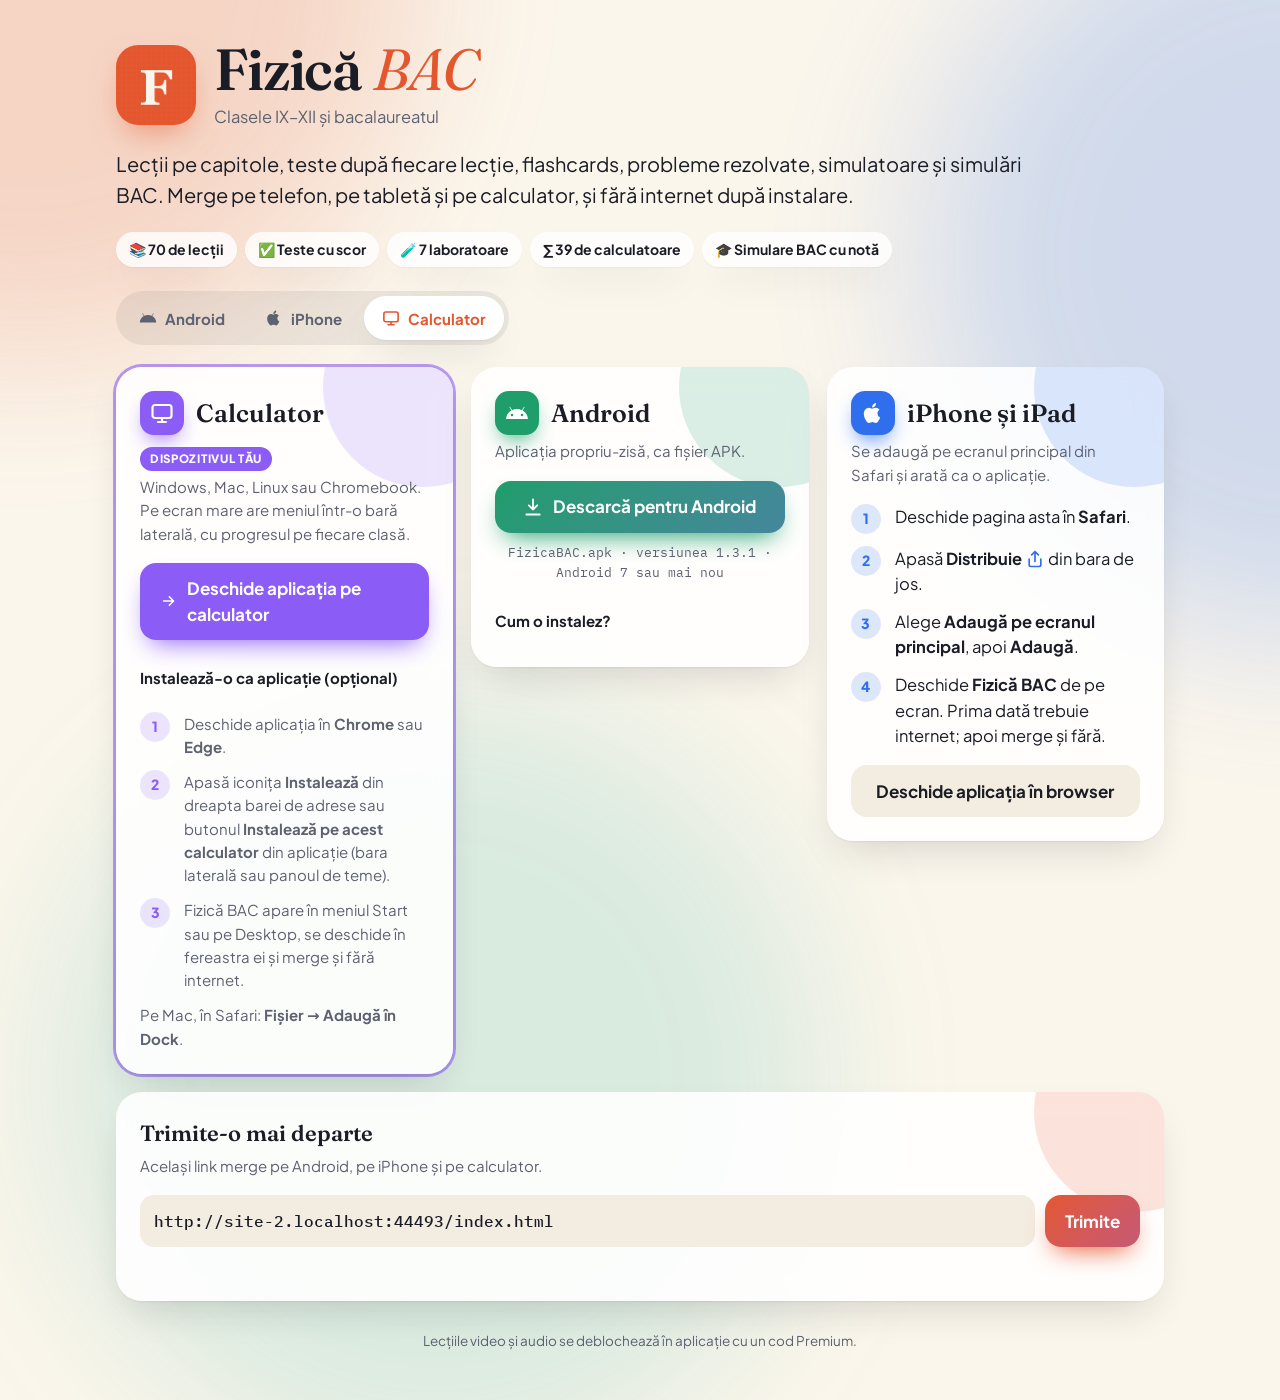
==== commit 7e7e85d4: "Fizica BAC 1.3.1: fara cerere de cod pe email Codul Premium il da autorul direct, nu se mai cere din" ====
--- a/index.html
+++ b/index.html
@@ -108,7 +108,7 @@
     <h2><span class="ic"><svg viewBox="0 0 24 24" fill="currentColor" aria-hidden="true"><path d="M17.6 9.48l1.84-3.18a.38.38 0 0 0-.66-.38l-1.86 3.22A11.4 11.4 0 0 0 12 8.1c-1.77 0-3.43.38-4.92 1.04L5.22 5.92a.38.38 0 0 0-.66.38L6.4 9.48A10.8 10.8 0 0 0 1 18h22a10.8 10.8 0 0 0-5.4-8.52zM7 15.25a1.25 1.25 0 1 1 0-2.5 1.25 1.25 0 0 1 0 2.5zm10 0a1.25 1.25 0 1 1 0-2.5 1.25 1.25 0 0 1 0 2.5z"/></svg></span>Android <span class="tag">dispozitivul tău</span></h2>
     <p class="hint">Aplicația propriu-zisă, ca fișier APK.</p>
     <a class="btn" href="FizicaBAC.apk" download="FizicaBAC.apk"><svg viewBox="0 0 24 24" fill="none" stroke="currentColor" stroke-width="2.2" stroke-linecap="round" stroke-linejoin="round" aria-hidden="true"><path d="M12 3v12m0 0l-5-5m5 5l5-5M4 21h16"/></svg>Descarcă pentru Android</a>
-    <div class="meta">FizicaBAC.apk · versiunea 1.3 · Android 7 sau mai nou</div>
+    <div class="meta">FizicaBAC.apk · versiunea 1.3.1 · Android 7 sau mai nou</div>
     <details>
       <summary>Cum o instalez?</summary>
       <ol style="margin-top:12px">
@@ -157,7 +157,7 @@
     <div class="toast" id="toast" aria-live="polite"></div>
   </section>
 
-  <footer>Lecțiile video și audio se deblochează în aplicație cu un cod Premium, pe care îl ceri pe email din aplicație.</footer>
+  <footer>Lecțiile video și audio se deblochează în aplicație cu un cod Premium.</footer>
 </div>
 <script>
 (function(){
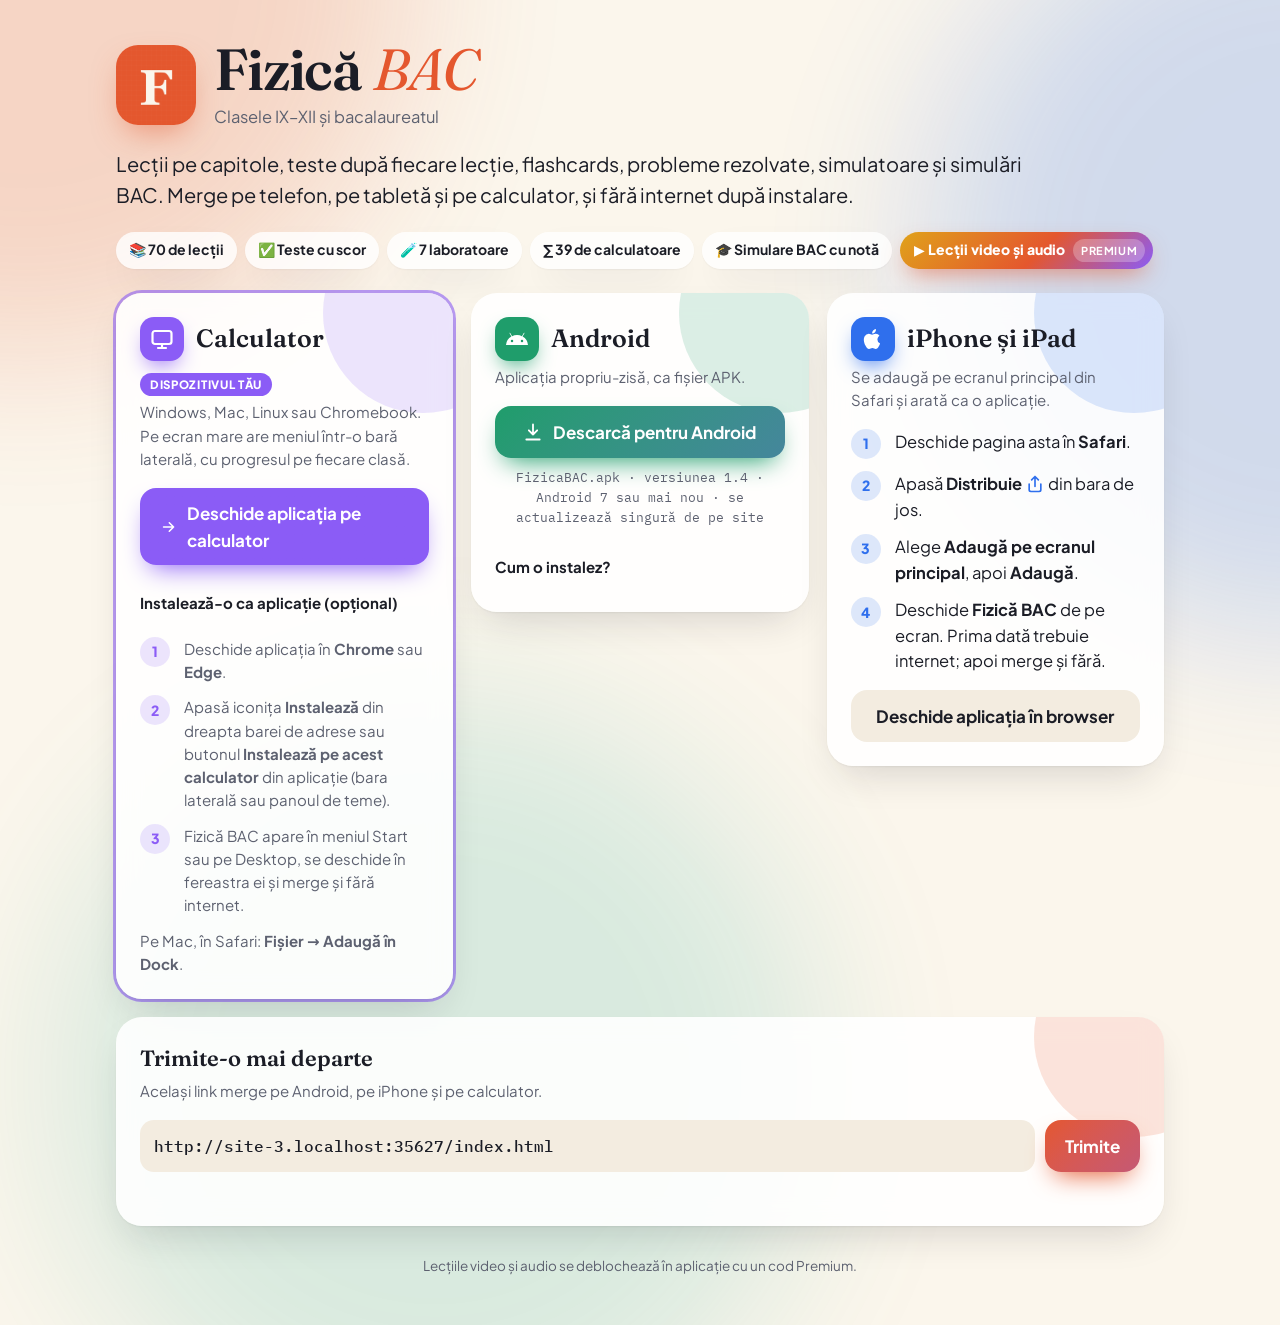
==== commit 67bde34d: "Fizica BAC 1.4: aplicatia se actualizeaza singura de pe site - APK 1.4: la pornire ia aplicatia de p" ====
--- a/index.html
+++ b/index.html
@@ -41,10 +41,6 @@
 h1 em{font-style:italic;font-weight:400;color:var(--accent)}
 .sub{margin:6px 0 0;color:var(--muted)}
 .lead{font-size:clamp(17px,2.2vw,20px);margin:0 0 22px;max-width:62ch}
-.pick{display:inline-flex;gap:4px;padding:5px;border-radius:999px;background:color-mix(in srgb,var(--ink) 7%,transparent);margin:0 0 22px;flex-wrap:wrap}
-.pick button{font:inherit;font-weight:700;font-size:15px;min-height:44px;padding:0 18px;border:0;border-radius:999px;background:none;color:var(--muted);cursor:pointer;display:inline-flex;align-items:center;gap:8px;transition:background .2s,color .2s,box-shadow .2s}
-.pick button svg{width:18px;height:18px}
-.pick button[aria-selected="true"]{background:var(--sheet);color:var(--accent);box-shadow:var(--shadow)}
 .grid{display:grid;grid-template-columns:repeat(3,minmax(0,1fr));gap:18px;align-items:start}
 @media (max-width:980px){.grid{grid-template-columns:1fr}}
 .card{background:color-mix(in srgb,var(--sheet) 88%,transparent);backdrop-filter:blur(12px);-webkit-backdrop-filter:blur(12px);border-radius:26px;padding:24px;box-shadow:var(--shadow);position:relative;overflow:hidden;transition:transform .25s cubic-bezier(.2,.8,.2,1),box-shadow .25s}
@@ -78,6 +74,9 @@
 .toast{min-height:22px;font-size:14px;color:var(--good);margin-top:8px}
 .feats{display:flex;flex-wrap:wrap;gap:8px;margin:0 0 24px}
 .feats span{font-size:14px;font-weight:700;padding:7px 13px;border-radius:999px;background:color-mix(in srgb,var(--sheet) 80%,transparent);box-shadow:var(--shadow)}
+.feats .prem{display:inline-flex;align-items:center;gap:8px;min-height:36px;font-size:14px;font-weight:800;padding:7px 8px 7px 14px;border-radius:999px;text-decoration:none;color:#fff;background:linear-gradient(135deg,#e0a21a,#e4572e 55%,#8b5cf6);box-shadow:0 10px 24px -8px rgba(228,87,46,.7);transition:transform .16s}
+.feats .prem:hover{transform:translateY(-2px)}
+.feats .prem b{font-size:11px;letter-spacing:.06em;text-transform:uppercase;background:rgba(255,255,255,.25);padding:3px 8px;border-radius:99px}
 footer{color:var(--muted);font-size:13.5px;text-align:center;margin-top:30px}
 :focus-visible{outline:3px solid color-mix(in srgb,var(--accent) 60%,transparent);outline-offset:3px;border-radius:12px}
 @media (prefers-reduced-motion:reduce){.aura i{animation:none}.card,.btn{transition:none}}
@@ -95,20 +94,15 @@
     </div>
   </div>
   <p class="lead">Lecții pe capitole, teste după fiecare lecție, flashcards, probleme rezolvate, simulatoare și simulări BAC. Merge pe telefon, pe tabletă și pe calculator, și fără internet după instalare.</p>
-  <div class="feats"><span>📚 70 de lecții</span><span>✅ Teste cu scor</span><span>🧪 7 laboratoare</span><span>∑ 39 de calculatoare</span><span>🎓 Simulare BAC cu notă</span></div>
+  <div class="feats"><span>📚 70 de lecții</span><span>✅ Teste cu scor</span><span>🧪 7 laboratoare</span><span>∑ 39 de calculatoare</span><span>🎓 Simulare BAC cu notă</span><a class="prem" href="app/#premium">▶ Lecții video și audio <b>Premium</b></a></div>
 
-  <div class="pick" role="tablist" aria-label="Alege dispozitivul">
-    <button role="tab" type="button" data-p="android" aria-selected="false" aria-controls="android"><svg viewBox="0 0 24 24" fill="currentColor" aria-hidden="true"><path d="M17.6 9.48l1.84-3.18a.38.38 0 0 0-.66-.38l-1.86 3.22A11.4 11.4 0 0 0 12 8.1c-1.77 0-3.43.38-4.92 1.04L5.22 5.92a.38.38 0 0 0-.66.38L6.4 9.48A10.8 10.8 0 0 0 1 18h22a10.8 10.8 0 0 0-5.4-8.52z"/></svg>Android</button>
-    <button role="tab" type="button" data-p="iphone" aria-selected="false" aria-controls="iphone"><svg viewBox="0 0 24 24" fill="currentColor" aria-hidden="true"><path d="M16.4 12.6c0-2.5 2-3.7 2.1-3.8a4.6 4.6 0 0 0-3.6-2c-1.5-.2-3 .9-3.8.9-.8 0-2-.9-3.3-.9a4.9 4.9 0 0 0-4.1 2.5c-1.8 3-.5 7.6 1.3 10.1.8 1.2 1.8 2.6 3.1 2.5 1.3 0 1.7-.8 3.3-.8 1.5 0 2 .8 3.3.8 1.4 0 2.2-1.2 3-2.5a10 10 0 0 0 1.4-2.8 4.3 4.3 0 0 1-2.7-4zM14 5.2A4.3 4.3 0 0 0 15 2a4.4 4.4 0 0 0-2.9 1.5 4.1 4.1 0 0 0-1 3.1A3.6 3.6 0 0 0 14 5.2z"/></svg>iPhone</button>
-    <button role="tab" type="button" data-p="desktop" aria-selected="false" aria-controls="desktop"><svg viewBox="0 0 24 24" fill="none" stroke="currentColor" stroke-width="2.2" stroke-linecap="round" stroke-linejoin="round" aria-hidden="true"><rect x="2.5" y="4" width="19" height="13" rx="2.5"/><path d="M8 21h8M12 17v4"/></svg>Calculator</button>
-  </div>
 
   <div class="grid" id="cards">
-  <section class="card" id="android" role="tabpanel" style="--k:#1f9d6b">
+  <section class="card" id="android" style="--k:#1f9d6b">
     <h2><span class="ic"><svg viewBox="0 0 24 24" fill="currentColor" aria-hidden="true"><path d="M17.6 9.48l1.84-3.18a.38.38 0 0 0-.66-.38l-1.86 3.22A11.4 11.4 0 0 0 12 8.1c-1.77 0-3.43.38-4.92 1.04L5.22 5.92a.38.38 0 0 0-.66.38L6.4 9.48A10.8 10.8 0 0 0 1 18h22a10.8 10.8 0 0 0-5.4-8.52zM7 15.25a1.25 1.25 0 1 1 0-2.5 1.25 1.25 0 0 1 0 2.5zm10 0a1.25 1.25 0 1 1 0-2.5 1.25 1.25 0 0 1 0 2.5z"/></svg></span>Android <span class="tag">dispozitivul tău</span></h2>
     <p class="hint">Aplicația propriu-zisă, ca fișier APK.</p>
     <a class="btn" href="FizicaBAC.apk" download="FizicaBAC.apk"><svg viewBox="0 0 24 24" fill="none" stroke="currentColor" stroke-width="2.2" stroke-linecap="round" stroke-linejoin="round" aria-hidden="true"><path d="M12 3v12m0 0l-5-5m5 5l5-5M4 21h16"/></svg>Descarcă pentru Android</a>
-    <div class="meta">FizicaBAC.apk · versiunea 1.3.1 · Android 7 sau mai nou</div>
+    <div class="meta">FizicaBAC.apk · versiunea 1.4 · Android 7 sau mai nou · se actualizează singură de pe site</div>
     <details>
       <summary>Cum o instalez?</summary>
       <ol style="margin-top:12px">
@@ -119,7 +113,7 @@
     </details>
   </section>
 
-  <section class="card" id="iphone" role="tabpanel" style="--k:#2f6fed">
+  <section class="card" id="iphone" style="--k:#2f6fed">
     <h2><span class="ic"><svg viewBox="0 0 24 24" fill="currentColor" aria-hidden="true"><path d="M16.4 12.6c0-2.5 2-3.7 2.1-3.8a4.6 4.6 0 0 0-3.6-2c-1.5-.2-3 .9-3.8.9-.8 0-2-.9-3.3-.9a4.9 4.9 0 0 0-4.1 2.5c-1.8 3-.5 7.6 1.3 10.1.8 1.2 1.8 2.6 3.1 2.5 1.3 0 1.7-.8 3.3-.8 1.5 0 2 .8 3.3.8 1.4 0 2.2-1.2 3-2.5a10 10 0 0 0 1.4-2.8 4.3 4.3 0 0 1-2.7-4zM14 5.2A4.3 4.3 0 0 0 15 2a4.4 4.4 0 0 0-2.9 1.5 4.1 4.1 0 0 0-1 3.1A3.6 3.6 0 0 0 14 5.2z"/></svg></span>iPhone și iPad <span class="tag">dispozitivul tău</span></h2>
     <p class="hint">Se adaugă pe ecranul principal din Safari și arată ca o aplicație.</p>
     <ol>
@@ -131,7 +125,7 @@
     <div class="row"><a class="btn ghost" href="app/">Deschide aplicația în browser</a></div>
   </section>
 
-  <section class="card" id="desktop" role="tabpanel" style="--k:#8b5cf6">
+  <section class="card" id="desktop" style="--k:#8b5cf6">
     <h2><span class="ic"><svg viewBox="0 0 24 24" fill="none" stroke="currentColor" stroke-width="2.2" stroke-linecap="round" stroke-linejoin="round" aria-hidden="true"><rect x="2.5" y="4" width="19" height="13" rx="2.5"/><path d="M8 21h8M12 17v4"/></svg></span>Calculator <span class="tag">dispozitivul tău</span></h2>
     <p class="hint">Windows, Mac, Linux sau Chromebook. Pe ecran mare are meniul într-o bară laterală, cu progresul pe fiecare clasă.</p>
     <a class="btn" href="app/"><svg viewBox="0 0 24 24" fill="none" stroke="currentColor" stroke-width="2.2" stroke-linecap="round" stroke-linejoin="round" aria-hidden="true"><path d="M5 12h14M13 6l6 6-6 6"/></svg>Deschide aplicația pe calculator</a>
@@ -165,16 +159,9 @@
   var ios = /iPhone|iPad|iPod/.test(ua) || (navigator.platform === 'MacIntel' && navigator.maxTouchPoints > 1);
   var android = /Android/.test(ua);
   var mine = ios ? 'iphone' : (android ? 'android' : 'desktop');
-  var tabs = [].slice.call(document.querySelectorAll('.pick button'));
-  var grid = document.getElementById('cards');
-  function show(id, scroll){
-    tabs.forEach(function(t){ t.setAttribute('aria-selected', t.dataset.p === id); });
-    [].slice.call(grid.querySelectorAll('.card')).forEach(function(c){ c.classList.toggle('mine', c.id === mine); });
-    grid.insertBefore(document.getElementById(id), grid.firstChild);
-    if (scroll) document.getElementById(id).scrollIntoView({ behavior: matchMedia('(prefers-reduced-motion: reduce)').matches ? 'auto' : 'smooth', block: 'nearest' });
-  }
-  tabs.forEach(function(t){ t.addEventListener('click', function(){ show(t.dataset.p, true); }); });
-  show(mine, false);
+  /* cardul dispozitivului pe care e deschisă pagina apare primul și e marcat */
+  var grid = document.getElementById('cards'), el = document.getElementById(mine);
+  el.classList.add('mine'); grid.insertBefore(el, grid.firstChild);
 
   var url = location.href.split('#')[0].split('?')[0];
   var link = document.getElementById('link'), toast = document.getElementById('toast');
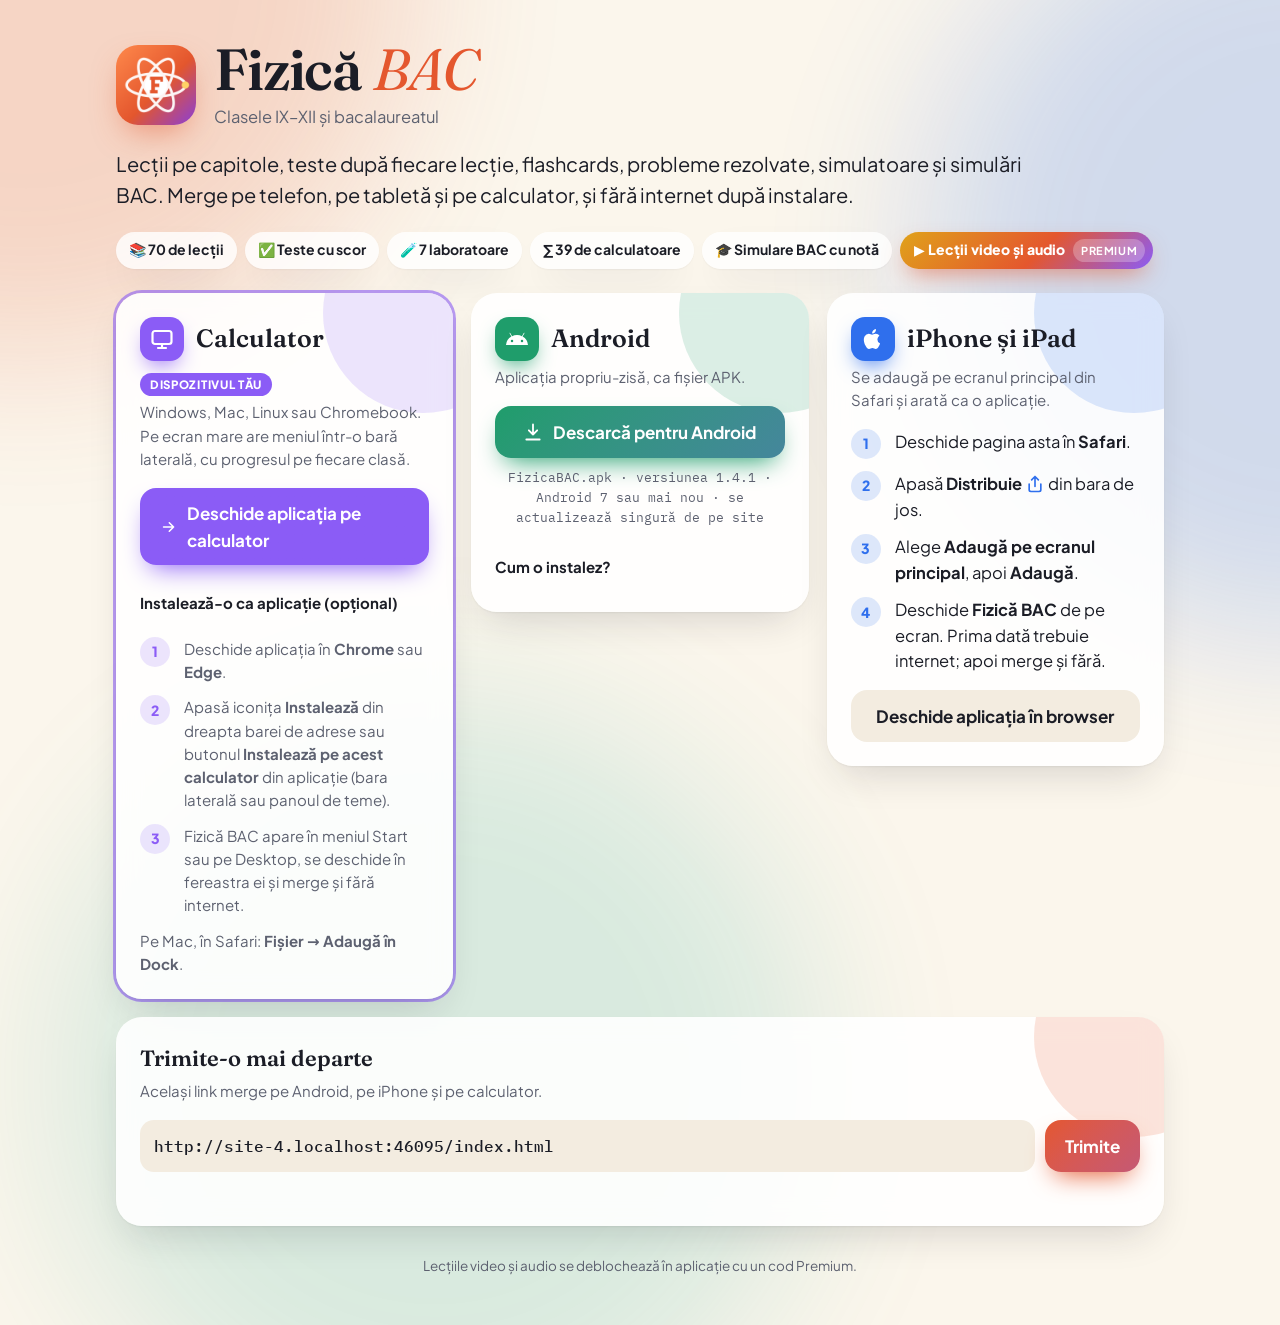
==== commit d2e5be4e: "Fizica BAC 1.4.1: logo nou (atom cu F) - Iconita noua pe Android (adaptiva), iPhone, calculator si f" ====
--- a/index.html
+++ b/index.html
@@ -102,7 +102,7 @@
     <h2><span class="ic"><svg viewBox="0 0 24 24" fill="currentColor" aria-hidden="true"><path d="M17.6 9.48l1.84-3.18a.38.38 0 0 0-.66-.38l-1.86 3.22A11.4 11.4 0 0 0 12 8.1c-1.77 0-3.43.38-4.92 1.04L5.22 5.92a.38.38 0 0 0-.66.38L6.4 9.48A10.8 10.8 0 0 0 1 18h22a10.8 10.8 0 0 0-5.4-8.52zM7 15.25a1.25 1.25 0 1 1 0-2.5 1.25 1.25 0 0 1 0 2.5zm10 0a1.25 1.25 0 1 1 0-2.5 1.25 1.25 0 0 1 0 2.5z"/></svg></span>Android <span class="tag">dispozitivul tău</span></h2>
     <p class="hint">Aplicația propriu-zisă, ca fișier APK.</p>
     <a class="btn" href="FizicaBAC.apk" download="FizicaBAC.apk"><svg viewBox="0 0 24 24" fill="none" stroke="currentColor" stroke-width="2.2" stroke-linecap="round" stroke-linejoin="round" aria-hidden="true"><path d="M12 3v12m0 0l-5-5m5 5l5-5M4 21h16"/></svg>Descarcă pentru Android</a>
-    <div class="meta">FizicaBAC.apk · versiunea 1.4 · Android 7 sau mai nou · se actualizează singură de pe site</div>
+    <div class="meta">FizicaBAC.apk · versiunea 1.4.1 · Android 7 sau mai nou · se actualizează singură de pe site</div>
     <details>
       <summary>Cum o instalez?</summary>
       <ol style="margin-top:12px">
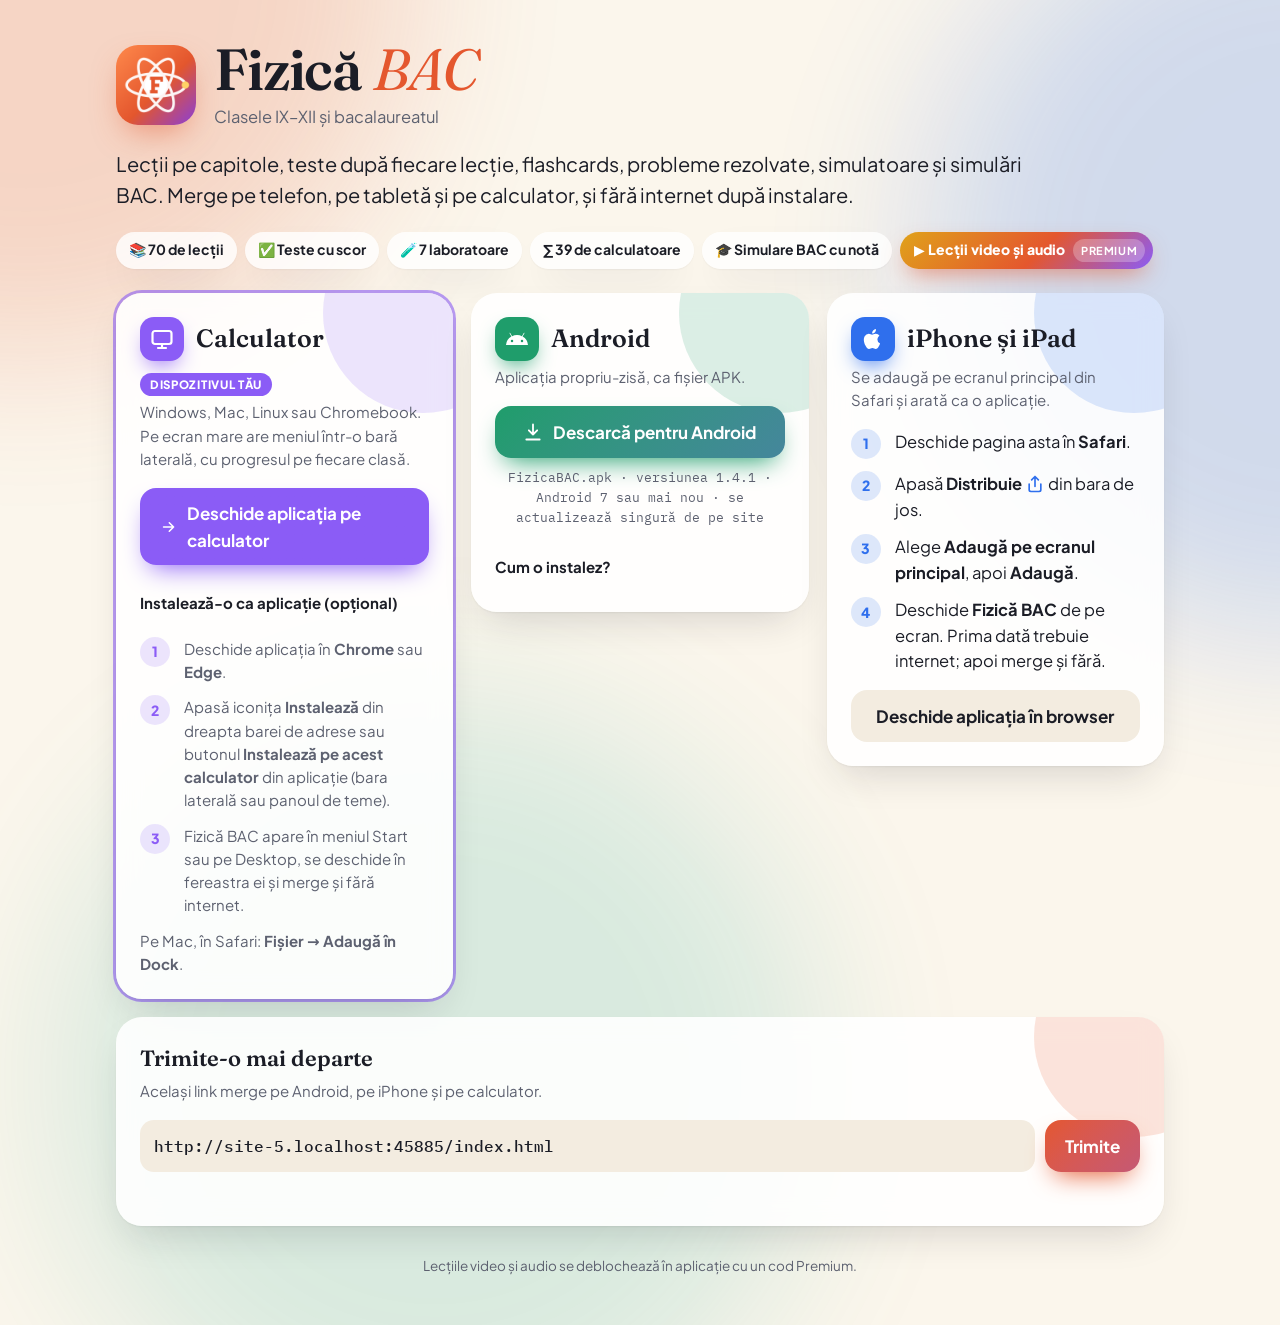
==== commit 9c0d1f16: "Iconite cu ?v= in adresa, ca browserele sa ia imediat logo-ul nou Co-Authored-By: Claude Opus 5.5 <n" ====
--- a/index.html
+++ b/index.html
@@ -7,10 +7,10 @@
 <meta name="description" content="Fizică pentru clasele IX–XII și pentru bacalaureat. Aplicație pentru Android, iPhone și calculator.">
 <meta property="og:title" content="Fizică BAC">
 <meta property="og:description" content="Lecții, teste și simulări BAC la fizică. Pentru Android, iPhone și calculator.">
-<meta property="og:image" content="app/icons/icon-512.png">
+<meta property="og:image" content="app/icons/icon-512.png?v=141">
 <meta name="theme-color" content="#14151b">
-<link rel="icon" type="image/png" href="app/icons/favicon-32.png">
-<link rel="apple-touch-icon" href="app/icons/apple-touch-icon.png">
+<link rel="icon" type="image/png" href="app/icons/favicon-32.png?v=141">
+<link rel="apple-touch-icon" href="app/icons/apple-touch-icon.png?v=141">
 <link rel="stylesheet" href="app/fonts/fonts.css">
 <style>
 :root{
@@ -87,7 +87,7 @@
 <div class="aura" aria-hidden="true"><i></i><i></i><i></i></div>
 <div class="wrap">
   <div class="head">
-    <img src="app/icons/icon-192.png" alt="">
+    <img src="app/icons/icon-192.png?v=141" alt="">
     <div>
       <h1>Fizică <em>BAC</em></h1>
       <p class="sub">Clasele IX–XII și bacalaureatul</p>
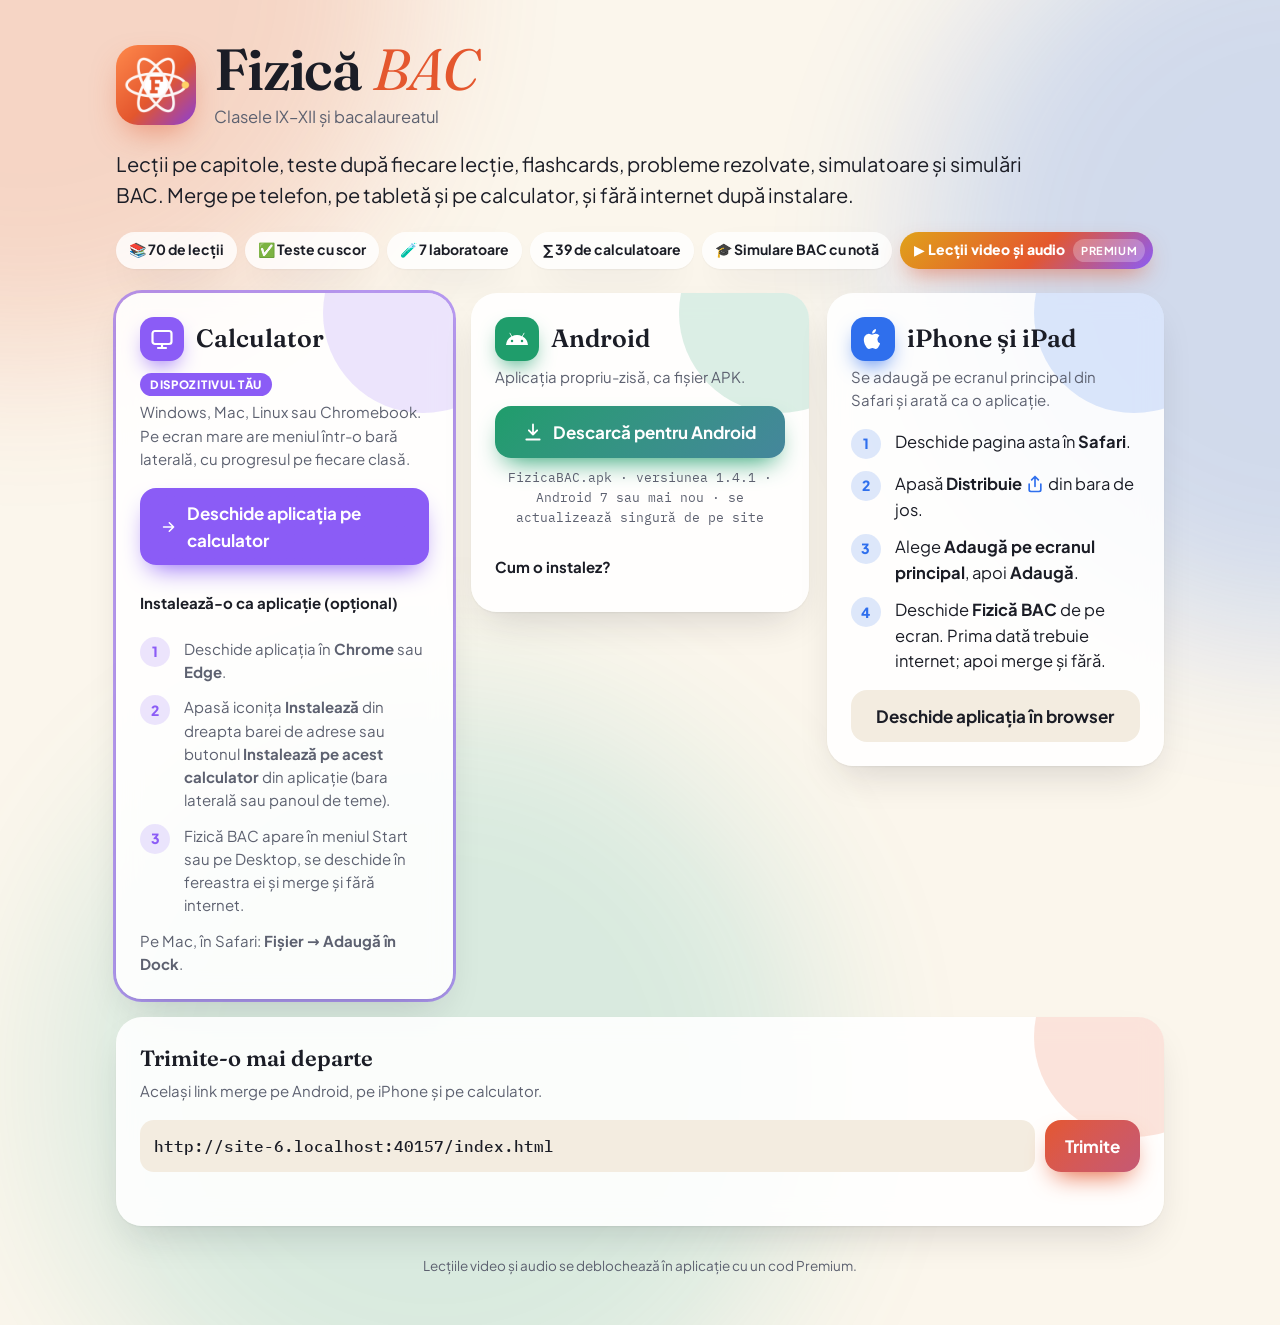
==== commit cf36cc6e: "Rotita mouse-ului merge, simulatoare pe un ecran, carduri terminate cu contur, meniu stanga/dreapta " ====
--- a/index.html
+++ b/index.html
@@ -25,7 +25,7 @@
   --accent:#ff7a52; --accent2:#b79bff; --blue:#7aa7ff; --teal:#4fd1c1; --good:#4ed6a0;
   --shadow:0 1px 2px rgba(0,0,0,.3),0 18px 40px -14px rgba(0,0,0,.6); color-scheme:dark}}
 *{box-sizing:border-box}
-html,body{margin:0;overflow-x:hidden}
+html,body{margin:0;overflow-x:clip}
 body{background:var(--paper);color:var(--ink);font-family:var(--body);font-size:16.5px;line-height:1.55;min-height:100vh;-webkit-tap-highlight-color:transparent;isolation:isolate}
 .aura{position:fixed;inset:-20vmax;z-index:-1;pointer-events:none}
 .aura i{position:absolute;width:60vmax;height:60vmax;border-radius:50%;filter:blur(80px);opacity:.2}
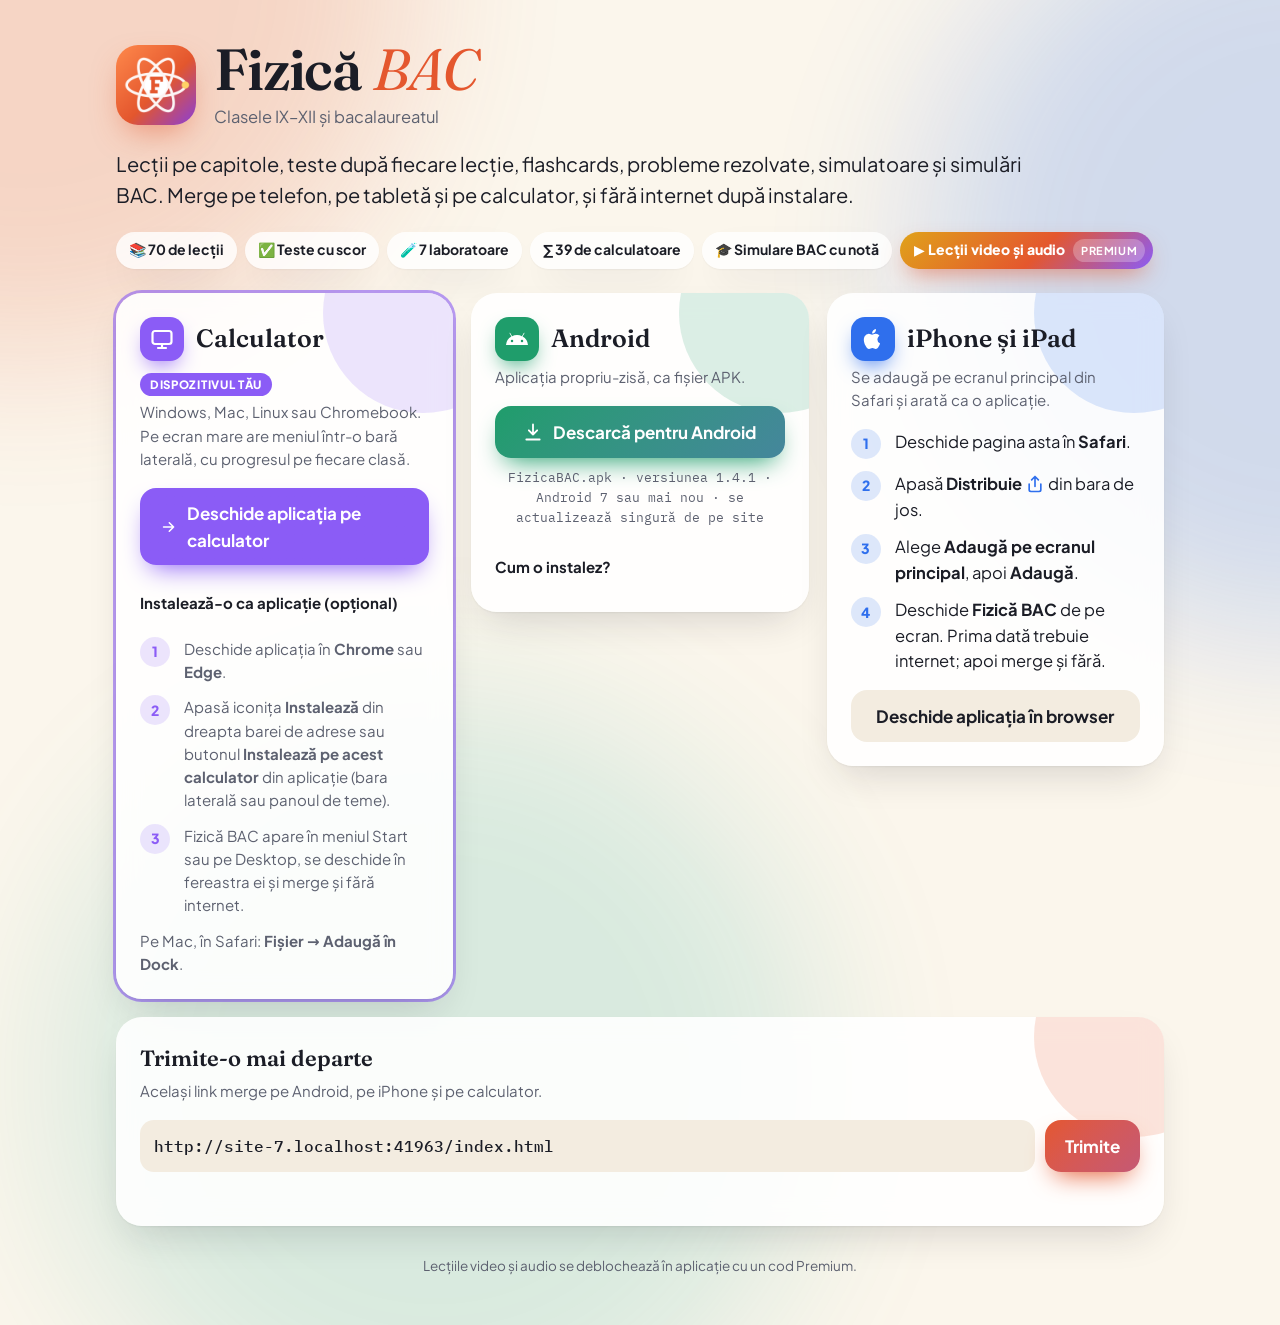
==== commit cfda38e0: "Nume scurt Fizica BAC pe ecranul telefonului si in browser; iconita de pe ecran deschide aplicatia -" ====
--- a/index.html
+++ b/index.html
@@ -3,7 +3,12 @@
 <head>
 <meta charset="utf-8">
 <meta name="viewport" content="width=device-width, initial-scale=1, viewport-fit=cover">
-<title>Fizică BAC — descarcă aplicația</title>
+<title>Fizică BAC</title>
+<meta name="apple-mobile-web-app-title" content="Fizică BAC">
+<meta name="application-name" content="Fizică BAC">
+<meta name="apple-mobile-web-app-capable" content="yes">
+<meta name="mobile-web-app-capable" content="yes">
+<link rel="manifest" href="site.webmanifest">
 <meta name="description" content="Fizică pentru clasele IX–XII și pentru bacalaureat. Aplicație pentru Android, iPhone și calculator.">
 <meta property="og:title" content="Fizică BAC">
 <meta property="og:description" content="Lecții, teste și simulări BAC la fizică. Pentru Android, iPhone și calculator.">
@@ -84,6 +89,8 @@
 </style>
 </head>
 <body>
+<script>/* deschisă de pe ecranul principal (iPhone/Android): mergi direct în aplicație */
+if(navigator.standalone===true||matchMedia("(display-mode: standalone)").matches)location.replace("app/");</script>
 <div class="aura" aria-hidden="true"><i></i><i></i><i></i></div>
 <div class="wrap">
   <div class="head">
